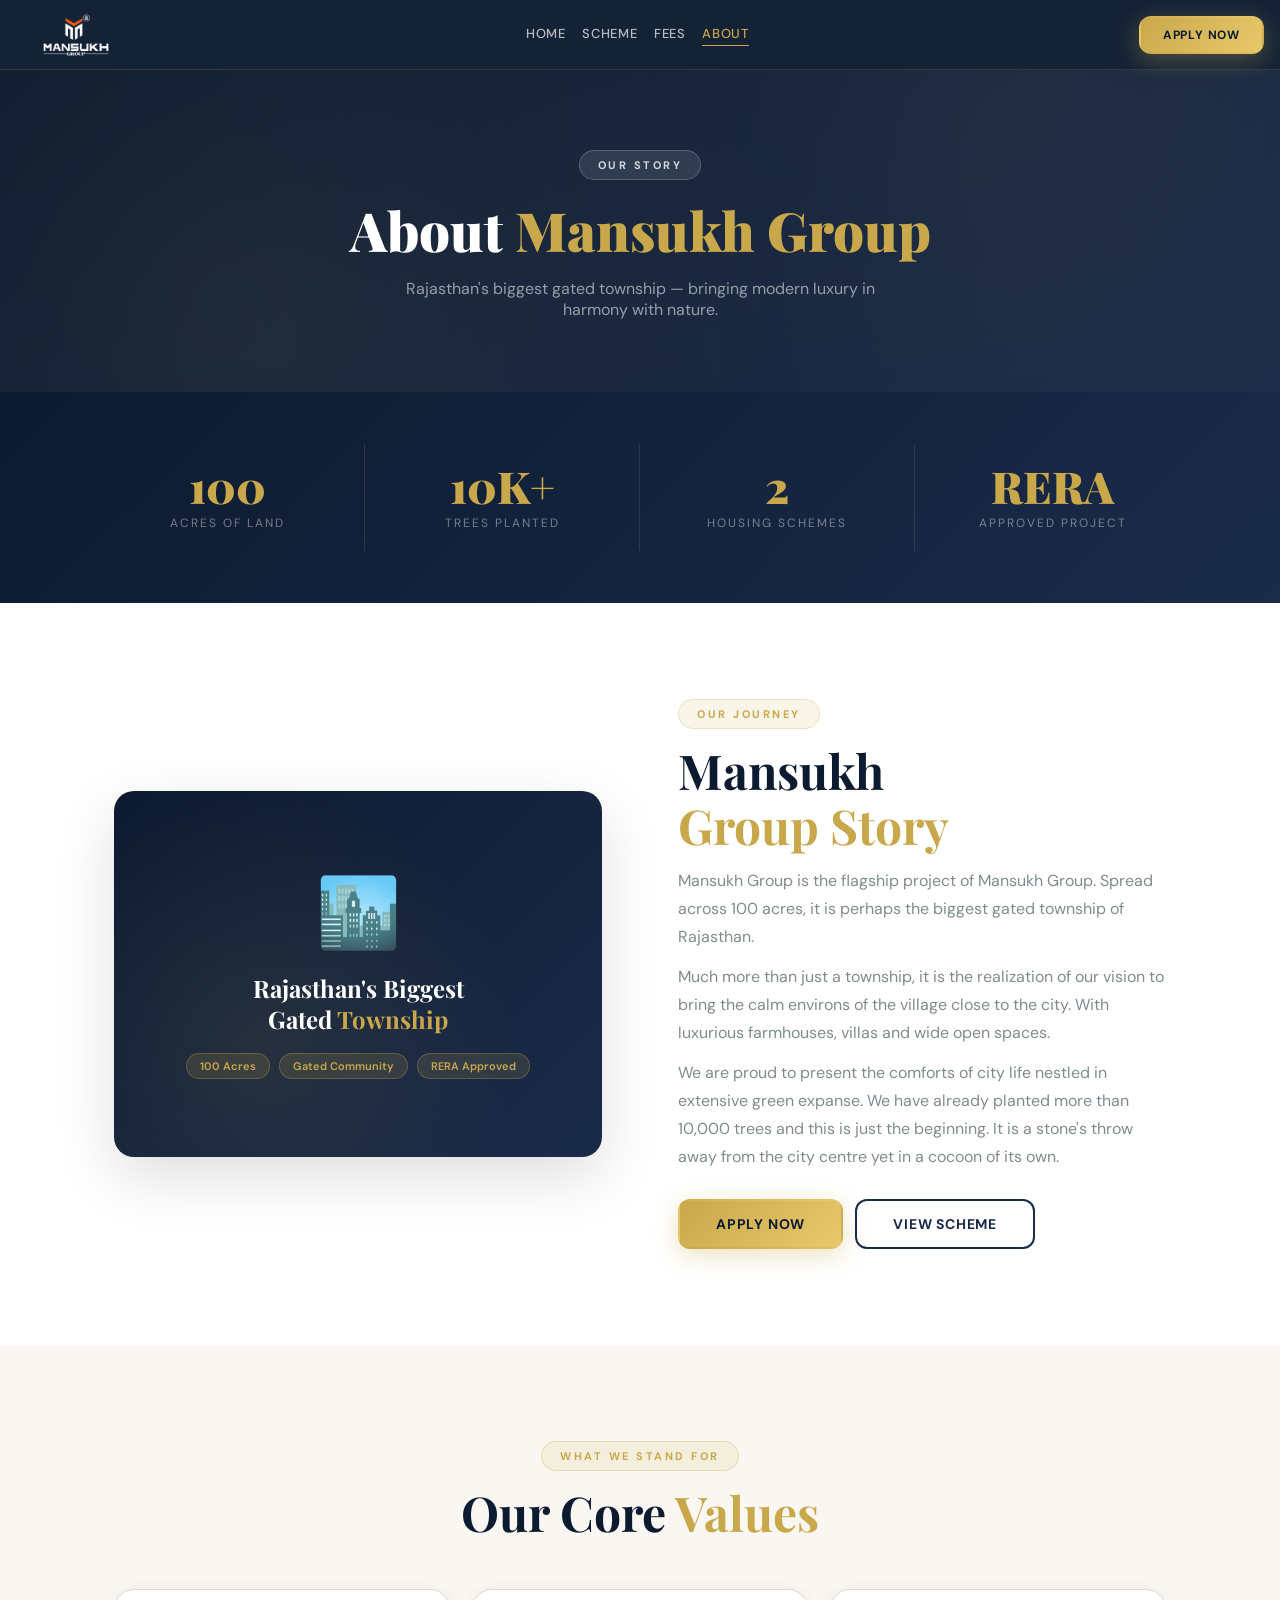
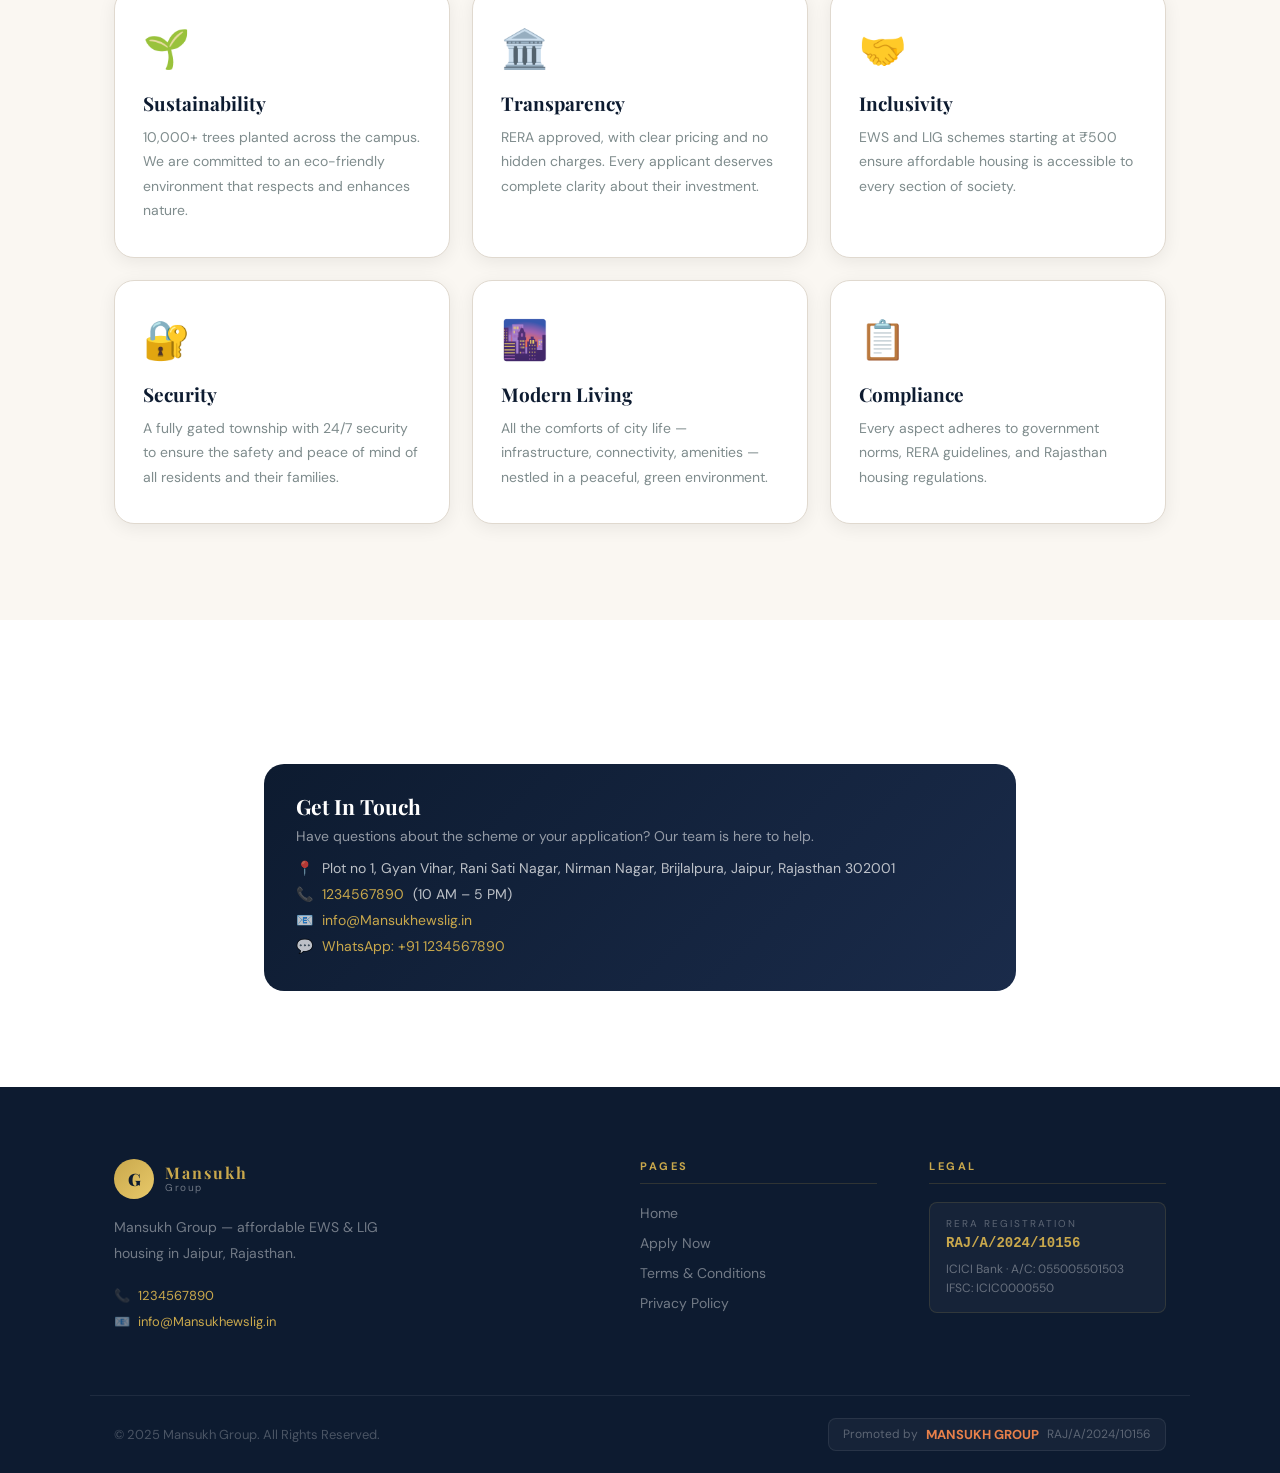
==== about.html @ 070ae35d "uplode" ====
<!DOCTYPE html>
<html lang="en">
<head>
<meta charset="UTF-8">
<meta name="viewport" content="width=device-width, initial-scale=1.0">
<title>About Us – Mansukh Group</title>
<link rel="stylesheet" href="css/style.css">
</head>
<body>

<nav class="navbar">
  <a class="nav-logo" href="index.html">
    <img src="/Images/white logo.png" alt="Mansukh Group Logo" class="nav-logo-img">
  </a>
  
  <div class="nav-links">
    <a href="index.html">Home</a>
    <a href="index.html#scheme">Scheme</a>
    <a href="index.html#fees">Fees</a>
    <a href="about.html" class="active">About</a>
  </div>
  <div style="display:flex;align-items:center;gap:12px;">
    <a href="apply.html" class="btn btn-gold btn-sm">Apply Now</a>
    <button class="nav-hamburger" id="navHamburger"><span></span><span></span><span></span></button>
  </div>
</nav>
<div class="nav-drawer" id="navDrawer">
  <a href="index.html">Home</a>
  <a href="index.html#scheme">Scheme</a>
  <a href="about.html" class="active">About</a>
  <a href="terms.html">Terms</a>
  <a href="privacy.html">Privacy Policy</a>
  <a href="apply.html" class="drawer-cta">Apply Now →</a>
</div>

<!-- PAGE HERO -->
<div class="page-hero">
  <div class="page-hero-inner">
    <div class="section-tag section-tag--light">Our Story</div>
    <h1>About <span>Mansukh Group</span></h1>
    <p>Rajasthan's biggest gated township — bringing modern luxury in harmony with nature.</p>
  </div>
</div>

<!-- STATS STRIP -->
<div class="about-stats-strip">
  <div class="about-stats-inner">
    <div class="about-stat reveal"><div class="about-stat-num">100</div><div class="about-stat-lbl">Acres of Land</div></div>
    <div class="about-stat reveal d1"><div class="about-stat-num">10K+</div><div class="about-stat-lbl">Trees Planted</div></div>
    <div class="about-stat reveal d2"><div class="about-stat-num">2</div><div class="about-stat-lbl">Housing Schemes</div></div>
    <div class="about-stat reveal d3"><div class="about-stat-num">RERA</div><div class="about-stat-lbl">Approved Project</div></div>
  </div>
</div>

<!-- OUR STORY -->
<section class="section section--white">
  <div class="container">
    <div class="about-story-grid">
      <div class="about-story-vis reveal-l">
        <div class="about-story-vis-inner">
          <div class="emoji">🏙️</div>
          <h3>Rajasthan's Biggest<br>Gated <span>Township</span></h3>
          <div class="about-tags">
            <span class="about-tag">100 Acres</span>
            <span class="about-tag">Gated Community</span>
            <span class="about-tag">RERA Approved</span>
          </div>
        </div>
      </div>
      <div class="reveal-r">
        <div class="section-tag">Our Journey</div>
        <h2 class="section-title">Mansukh<br><span>Group Story</span></h2>
        <p class="section-sub">Mansukh Group is the flagship project of Mansukh Group. Spread across 100 acres, it is perhaps the biggest gated township of Rajasthan.</p>
        <p class="section-sub" style="margin-top:12px;">Much more than just a township, it is the realization of our vision to bring the calm environs of the village close to the city. With luxurious farmhouses, villas and wide open spaces.</p>
        <p class="section-sub" style="margin-top:12px;">We are proud to present the comforts of city life nestled in extensive green expanse. We have already planted more than 10,000 trees and this is just the beginning. It is a stone's throw away from the city centre yet in a cocoon of its own.</p>
        <div style="margin-top:28px;display:flex;gap:12px;flex-wrap:wrap;">
          <a href="apply.html" class="btn btn-gold">Apply Now</a>
          <a href="index.html#scheme" class="btn btn-outline-navy">View Scheme</a>
        </div>
      </div>
    </div>
  </div>
</section>

<!-- VALUES -->
<section class="section section--cream">
  <div class="container">
    <div class="text-center reveal" style="margin-bottom:48px;">
      <div class="section-tag">What We Stand For</div>
      <h2 class="section-title">Our Core <span>Values</span></h2>
    </div>
    <div class="values-grid">
      <div class="val-card reveal d1">
        <div class="val-icon">🌱</div>
        <div class="val-title">Sustainability</div>
        <div class="val-desc">10,000+ trees planted across the campus. We are committed to an eco-friendly environment that respects and enhances nature.</div>
      </div>
      <div class="val-card reveal d2">
        <div class="val-icon">🏛️</div>
        <div class="val-title">Transparency</div>
        <div class="val-desc">RERA approved, with clear pricing and no hidden charges. Every applicant deserves complete clarity about their investment.</div>
      </div>
      <div class="val-card reveal d3">
        <div class="val-icon">🤝</div>
        <div class="val-title">Inclusivity</div>
        <div class="val-desc">EWS and LIG schemes starting at ₹500 ensure affordable housing is accessible to every section of society.</div>
      </div>
      <div class="val-card reveal d1">
        <div class="val-icon">🔐</div>
        <div class="val-title">Security</div>
        <div class="val-desc">A fully gated township with 24/7 security to ensure the safety and peace of mind of all residents and their families.</div>
      </div>
      <div class="val-card reveal d2">
        <div class="val-icon">🌆</div>
        <div class="val-title">Modern Living</div>
        <div class="val-desc">All the comforts of city life — infrastructure, connectivity, amenities — nestled in a peaceful, green environment.</div>
      </div>
      <div class="val-card reveal d3">
        <div class="val-icon">📋</div>
        <div class="val-title">Compliance</div>
        <div class="val-desc">Every aspect adheres to government norms, RERA guidelines, and Rajasthan housing regulations.</div>
      </div>
    </div>
  </div>
</section>

<!-- CONTACT -->
<section class="section section--white">
  <div class="container--narrow">
    <div class="contact-box reveal">
      <h3>Get In Touch</h3>
      <p>Have questions about the scheme or your application? Our team is here to help.</p>
      <div class="contact-row">📍 <span>Plot no 1, Gyan Vihar, Rani Sati Nagar, Nirman Nagar, Brijlalpura, Jaipur, Rajasthan 302001</span></div>
      <div class="contact-row">📞 <a href="tel:1234567890">1234567890</a> <span>(10 AM – 5 PM)</span></div>
      <div class="contact-row">📧 <a href="mailto:info@Mansukhewslig.in">info@Mansukhewslig.in</a></div>
      <div class="contact-row">💬 <a href="https://wa.me/911234567890" target="_blank">WhatsApp: +91 1234567890</a></div>
    </div>
  </div>
</section>

<!-- FOOTER -->
<footer class="footer">
  <div class="footer-main">
    <div>
      <div class="footer-logo"><a class="nav-logo" href="index.html"><div class="nav-logo-icon">G</div><div><span class="nav-logo-top">Mansukh</span><span class="nav-logo-bot">Group</span></div></a></div>
      <p class="footer-desc">Mansukh Group — affordable EWS &amp; LIG housing in Jaipur, Rajasthan.</p>
      <div class="footer-contact-row">📞 <a href="tel:1234567890">1234567890</a></div>
      <div class="footer-contact-row">📧 <a href="mailto:info@Mansukhewslig.in">info@Mansukhewslig.in</a></div>
    </div>
    <div class="footer-col">
      <div class="footer-col-title">Pages</div>
      <ul>
        <li><a href="index.html">Home</a></li>
        <li><a href="apply.html">Apply Now</a></li>
        <li><a href="terms.html">Terms &amp; Conditions</a></li>
        <li><a href="privacy.html">Privacy Policy</a></li>
      </ul>
    </div>
    <div class="footer-col">
      <div class="footer-col-title">Legal</div>
      <div class="footer-rera">
        <div class="footer-rera-lbl">RERA Registration</div>
        <div class="footer-rera-val">RAJ/A/2024/10156</div>
        <div class="footer-rera-bank">ICICI Bank · A/C: 055005501503<br>IFSC: ICIC0000550</div>
      </div>
    </div>
  </div>
  <div class="footer-bottom">
    <p class="footer-copy">© 2025 Mansukh Group. All Rights Reserved.</p>
    <div class="footer-mansukh"><span>Promoted by</span><strong>MANSUKH GROUP</strong><span>RAJ/A/2024/10156</span></div>
  </div>
</footer>

<script src="js/main.js"></script>
</body>
</html>
---- css/style.css ----
/* ============================================================
   GALAXY STAR CITY — style.css
   All styles: reset, variables, nav, footer, pages
   ============================================================ */

@import url('https://fonts.googleapis.com/css2?family=Playfair+Display:wght@400;700;900&family=DM+Sans:wght@300;400;500;600;700&display=swap');

/* ── VARIABLES ── */
:root {
  --gold:       #C9A84C;
  --gold-light: #E8C96A;
  --navy:       #1A2B4A;
  --navy-deep:  #0D1B30;
  --cream:      #FAF7F2;
  --white:      #fff;
  --text:       #2C3E50;
  --muted:      #7F8C8D;
  --border:     #E0D9CF;
  --error:      #E74C3C;
  --success:    #27AE60;
  --shadow:     0 8px 32px rgba(0,0,0,0.10);
  --shadow-lg:  0 20px 60px rgba(0,0,0,0.13);
  --radius:     12px;
  --radius-lg:  20px;
  --nav-h:      70px;
}

/* ── RESET ── */
*,*::before,*::after { margin:0; padding:0; box-sizing:border-box; }
html { scroll-behavior:smooth; }
body { font-family:'DM Sans',sans-serif; background:var(--cream); color:var(--text); overflow-x:hidden; -webkit-font-smoothing:antialiased; }
img { max-width:100%; display:block; }
a { text-decoration:none; color:inherit; }
ul,ol { list-style:none; }
button { font-family:'DM Sans',sans-serif; cursor:pointer; }
input,select,textarea { font-family:'DM Sans',sans-serif; }

/* ── UTILITIES ── */
.container { max-width:1100px; margin:0 auto; padding:0 24px; }
.container--narrow { max-width:800px; margin:0 auto; padding:0 24px; }
.section { padding:96px 0; }
.section--dark { background:linear-gradient(135deg,var(--navy-deep),var(--navy)); }
.section--white { background:var(--white); }
.section--cream { background:var(--cream); }
.text-center { text-align:center; }

.section-tag {
  display:inline-flex; align-items:center; gap:6px;
  background:rgba(201,168,76,0.12); border:1px solid rgba(201,168,76,0.28);
  color:var(--gold); font-size:11px; font-weight:700; letter-spacing:2.5px;
  text-transform:uppercase; padding:7px 18px; border-radius:50px; margin-bottom:14px;
}
.section-tag--light { background:rgba(255,255,255,0.1); border-color:rgba(255,255,255,0.2); color:rgba(255,255,255,0.8); }

.section-title {
  font-family:'Playfair Display',serif;
  font-size:clamp(28px,4vw,48px); color:var(--navy-deep);
  font-weight:700; line-height:1.15; margin-bottom:14px;
}
.section-title span { color:var(--gold); }
.section-title--white { color:var(--white); }
.section-sub { color:var(--muted); font-size:16px; line-height:1.75; max-width:560px; }

/* ── BUTTONS ── */
.btn {
  display:inline-flex; align-items:center; gap:8px;
  padding:14px 36px; border-radius:var(--radius); font-size:14px;
  font-weight:700; letter-spacing:0.8px; text-transform:uppercase;
  border:2px solid transparent; cursor:pointer; transition:all 0.3s;
}
.btn-gold {
  background:linear-gradient(135deg,var(--gold),var(--gold-light));
  color:var(--navy-deep); box-shadow:0 6px 24px rgba(201,168,76,0.35);
}
.btn-gold:hover { transform:translateY(-3px); box-shadow:0 12px 36px rgba(201,168,76,0.55); }
.btn-navy { background:linear-gradient(135deg,var(--navy-deep),var(--navy)); color:var(--white); box-shadow:0 6px 20px rgba(13,27,48,0.28); }
.btn-navy:hover { transform:translateY(-3px); box-shadow:0 12px 32px rgba(13,27,48,0.42); }
.btn-outline { background:transparent; border-color:rgba(255,255,255,0.35); color:var(--white); }
.btn-outline:hover { border-color:var(--gold); color:var(--gold); transform:translateY(-2px); }
.btn-outline-navy { background:transparent; border-color:var(--navy); color:var(--navy); }
.btn-outline-navy:hover { background:var(--navy); color:var(--white); }
.btn-lg { padding:17px 48px; font-size:15px; }
.btn-sm { padding:9px 22px; font-size:12px; }

/* ── SCROLL REVEAL ── */
.reveal { opacity:0; transform:translateY(28px); transition:opacity .7s ease,transform .7s ease; }
.reveal.visible { opacity:1; transform:translateY(0); }
.reveal-l { opacity:0; transform:translateX(-28px); transition:opacity .7s ease,transform .7s ease; }
.reveal-l.visible { opacity:1; transform:translateX(0); }
.reveal-r { opacity:0; transform:translateX(28px); transition:opacity .7s ease,transform .7s ease; }
.reveal-r.visible { opacity:1; transform:translateX(0); }
.d1{transition-delay:.1s} .d2{transition-delay:.2s} .d3{transition-delay:.3s} .d4{transition-delay:.4s}

/* ── NAVBAR ── */
.navbar {
  position:fixed; top:0; left:0; right:0; z-index:999;
  height:var(--nav-h);
  background:rgba(13,27,48,0.97); backdrop-filter:blur(14px);
  border-bottom:1px solid rgba(201,168,76,0.18);
  padding:0 40px;
  display:flex; align-items:center; justify-content:space-between;
  animation:slideDown .6s ease both;
}
@keyframes slideDown { from{transform:translateY(-100%);opacity:0} to{transform:translateY(0);opacity:1} }

.nav-logo { display:flex; align-items:center; gap:11px; }
.nav-logo-icon {
  width:40px; height:40px; border-radius:50%;
  background:linear-gradient(135deg,var(--gold),var(--gold-light));
  display:flex; align-items:center; justify-content:center;
  font-family:'Playfair Display',serif; font-weight:900; font-size:17px; color:var(--navy-deep);
}
.nav-logo-top { font-family:'Playfair Display',serif; font-size:16px; color:var(--gold); font-weight:700; letter-spacing:2px; display:block; line-height:1.1; }
.nav-logo-bot { font-size:10px; color:rgba(255,255,255,0.4); letter-spacing:1.5px; display:block; }

.nav-links { display:flex; align-items:center; gap:28px; }
.nav-links a {
  color:rgba(255,255,255,0.7); font-size:13px; font-weight:500;
  letter-spacing:0.8px; text-transform:uppercase; transition:color .25s;
  position:relative; padding-bottom:2px;
}
.nav-links a::after { content:''; position:absolute; bottom:-2px; left:0; right:0; height:1.5px; background:var(--gold); transform:scaleX(0); transition:transform .25s; transform-origin:left; }
.nav-links a:hover,.nav-links a.active { color:var(--gold); }
.nav-links a:hover::after,.nav-links a.active::after { transform:scaleX(1); }

.nav-hamburger { display:none; flex-direction:column; gap:5px; background:none; border:none; padding:4px; }
.nav-hamburger span { display:block; width:24px; height:2px; background:rgba(255,255,255,0.7); border-radius:2px; transition:all .3s; }
.nav-hamburger.open span:nth-child(1) { transform:translateY(7px) rotate(45deg); }
.nav-hamburger.open span:nth-child(2) { opacity:0; }
.nav-hamburger.open span:nth-child(3) { transform:translateY(-7px) rotate(-45deg); }

.nav-drawer {
  display:none; position:fixed;
  top:var(--nav-h); left:0; right:0;
  background:var(--navy-deep); border-bottom:1px solid rgba(201,168,76,0.15);
  padding:20px 32px 28px; z-index:998; flex-direction:column; gap:2px;
}
.nav-drawer.open { display:flex; }
.nav-drawer a { color:rgba(255,255,255,0.7); font-size:14px; font-weight:500; padding:12px 0; border-bottom:1px solid rgba(255,255,255,0.06); letter-spacing:.8px; text-transform:uppercase; }
.nav-drawer a:hover { color:var(--gold); }
.nav-drawer .drawer-cta { margin-top:14px; background:linear-gradient(135deg,var(--gold),var(--gold-light)); color:var(--navy-deep); font-weight:800; text-align:center; padding:13px; border-radius:var(--radius); }

/* NAVBAR LOGO */
.nav-logo {
  display: flex;
  align-items: center;
}

.nav-logo-img {
  max-width: 120px; /* Adjust the size of the logo */
  height: auto;
}

/* RESPONSIVE NAVBAR */
.navbar {
  display: flex;
  justify-content: space-between;
  align-items: center;
  padding: 16px;
}

.nav-links {
  display: flex;
  gap: 16px;
}

.nav-hamburger {
  display: none;
}

/* RESPONSIVE DESIGN */
@media (max-width: 768px) {
  .nav-links {
    display: none; /* Hide links on smaller screens */
  }

  .nav-hamburger {
    display: block; /* Show hamburger menu */
  }

  .nav-drawer {
    display: flex;
    flex-direction: column;
    gap: 16px;
    position: absolute;
    top: 100%;
    left: 0;
    right: 0;
    background: white;
    padding: 16px;
    box-shadow: var(--shadow);
  }
}

/* ── FOOTER ── */
.footer { background:var(--navy-deep); color:rgba(255,255,255,0.6); }
.footer-main { max-width:1100px; margin:0 auto; padding:72px 24px 56px; display:grid; grid-template-columns:2fr 1fr 1fr; gap:52px; }
.footer-logo { margin-bottom:16px; }
.footer-desc { font-size:14px; line-height:1.85; color:rgba(255,255,255,0.42); max-width:280px; margin-bottom:20px; }
.footer-contact-row { display:flex; gap:8px; font-size:13px; margin-bottom:9px; color:rgba(255,255,255,0.45); }
.footer-contact-row a { color:var(--gold); }
.footer-col-title { font-size:11px; font-weight:700; letter-spacing:2.5px; text-transform:uppercase; color:var(--gold); margin-bottom:18px; padding-bottom:10px; border-bottom:1px solid rgba(201,168,76,0.18); }
.footer-col ul li { margin-bottom:9px; }
.footer-col ul li a { font-size:14px; color:rgba(255,255,255,0.42); transition:color .25s; }
.footer-col ul li a:hover { color:var(--gold); }
.footer-rera { background:rgba(255,255,255,0.04); border:1px solid rgba(201,168,76,0.15); border-radius:8px; padding:14px 16px; margin-top:4px; }
.footer-rera-lbl { font-size:10px; letter-spacing:2px; text-transform:uppercase; color:rgba(255,255,255,0.3); margin-bottom:5px; }
.footer-rera-val { font-size:14px; color:var(--gold); font-weight:600; font-family:monospace; }
.footer-rera-bank { font-size:12px; color:rgba(255,255,255,0.35); margin-top:9px; line-height:1.6; }
.footer-bottom { border-top:1px solid rgba(255,255,255,0.07); padding:22px 24px; max-width:1100px; margin:0 auto; display:flex; justify-content:space-between; align-items:center; flex-wrap:wrap; gap:10px; }
.footer-copy { font-size:13px; color:rgba(255,255,255,0.25); }
.footer-mansukh { display:flex; align-items:center; gap:8px; background:rgba(255,255,255,0.04); border:1px solid rgba(255,255,255,0.08); padding:7px 14px; border-radius:8px; font-size:12px; }
.footer-mansukh strong { color:#E8804A; font-size:13px; }
.footer-mansukh span { color:rgba(255,255,255,0.3); }

/* ── PAGE HERO (inner pages) ── */
.page-hero {
  background:linear-gradient(135deg,var(--navy-deep),var(--navy));
  padding:80px 24px 72px; text-align:center;
  position:relative; overflow:hidden; margin-top:var(--nav-h);
}
.page-hero::before { content:''; position:absolute; inset:0; background:radial-gradient(circle at 20% 80%,rgba(201,168,76,0.08) 0%,transparent 50%),radial-gradient(circle at 80% 20%,rgba(201,168,76,0.06) 0%,transparent 50%); }
.page-hero-inner { position:relative; z-index:1; }
.page-hero h1 { font-family:'Playfair Display',serif; font-size:clamp(32px,5vw,54px); color:var(--white); font-weight:900; margin-bottom:12px; }
.page-hero h1 span { color:var(--gold); }
.page-hero p { color:rgba(255,255,255,0.55); font-size:16px; max-width:500px; margin:0 auto; }

/* ── BREADCRUMB ── */
.breadcrumb-bar { background:var(--navy-deep); border-bottom:1px solid rgba(201,168,76,0.12); padding:13px 24px; display:flex; align-items:center; gap:8px; font-size:13px; color:rgba(255,255,255,0.4); }
.breadcrumb-bar a { color:var(--gold); }
.breadcrumb-bar .sep { color:rgba(255,255,255,0.2); }

/* ── TOAST ── */
.toast { position:fixed; bottom:28px; right:28px; background:var(--navy-deep); color:white; padding:14px 22px; border-radius:var(--radius); box-shadow:var(--shadow-lg); font-size:14px; font-weight:500; display:flex; align-items:center; gap:10px; z-index:9999; transform:translateY(80px); opacity:0; transition:all .4s cubic-bezier(0.175,0.885,0.32,1.275); border-left:4px solid var(--gold); max-width:340px; }
.toast.show { transform:translateY(0); opacity:1; }
.toast.t-success { border-left-color:var(--success); }
.toast.t-error { border-left-color:var(--error); }

/* ============================================================
   HOME PAGE
   ============================================================ */

/* HERO */
.hero { min-height:100vh; position:relative; display:flex; align-items:center; justify-content:center; overflow:hidden; padding-top:var(--nav-h); }
.hero-bg { position:absolute; inset:0; z-index:0; }
.hero-bg-img { width:100%; height:100%; object-fit:cover; object-position:center; }
.hero-overlay { position:absolute; inset:0; background:linear-gradient(135deg,rgba(13,27,48,.88) 0%,rgba(26,43,74,.80) 45%,rgba(13,27,48,.72) 100%); }
.hero-pattern { position:absolute; inset:0; background:radial-gradient(circle at 15% 85%,rgba(201,168,76,.09) 0%,transparent 45%),radial-gradient(circle at 85% 15%,rgba(201,168,76,.07) 0%,transparent 45%); }
.hero-grid { position:absolute; inset:0; opacity:.03; background-image:linear-gradient(rgba(255,255,255,.4) 1px,transparent 1px),linear-gradient(90deg,rgba(255,255,255,.4) 1px,transparent 1px); background-size:64px 64px; }

.hero-content { position:relative; z-index:2; text-align:center; padding:48px 24px; max-width:860px; margin:0 auto; }

.hero-badge { display:inline-flex; align-items:center; gap:8px; background:rgba(201,168,76,.18); border:1px solid rgba(201,168,76,.35); color:var(--gold-light); font-size:11px; font-weight:600; letter-spacing:2.5px; text-transform:uppercase; padding:8px 22px; border-radius:50px; margin-bottom:26px; animation:fadeUp .8s .3s both; }
.hero-badge-dot { width:6px; height:6px; background:var(--gold); border-radius:50%; animation:pulse 2s infinite; }
@keyframes pulse { 0%,100%{opacity:1;transform:scale(1)} 50%{opacity:.5;transform:scale(.7)} }

.hero-title { font-family:'Playfair Display',serif; font-size:clamp(44px,8vw,88px); color:var(--white); font-weight:900; line-height:1.05; margin-bottom:10px; animation:fadeUp .8s .45s both; }
.hero-title span { color:var(--gold); display:block; }
.hero-tagline { font-size:clamp(15px,2vw,19px); color:rgba(255,255,255,.55); margin-bottom:42px; letter-spacing:1.5px; font-weight:300; animation:fadeUp .8s .6s both; }
.hero-btns { display:flex; gap:14px; justify-content:center; flex-wrap:wrap; animation:fadeUp .8s .75s both; margin-bottom:72px; }


.hero-stats { display:flex; justify-content:center; border-top:1px solid rgba(255,255,255,.1); padding-top:48px; flex-wrap:wrap; animation:fadeUp .8s .9s both; }
.hero-stat { text-align:center; padding:0 40px; border-right:1px solid rgba(255,255,255,.1); }
.hero-stat:last-child { border-right:none; }
.hero-stat-num { font-family:'Playfair Display',serif; font-size:30px; font-weight:700; color:var(--gold); line-height:1; margin-bottom:6px; }
.hero-stat-lbl { font-size:11px; color:rgba(255,255,255,.42); letter-spacing:2px; text-transform:uppercase; }

.scroll-hint { position:absolute; bottom:30px; left:50%; transform:translateX(-50%); z-index:2; text-align:center; animation:fadeUp 1s 1.2s both; }
.scroll-hint span { font-size:10px; letter-spacing:2px; color:rgba(255,255,255,.3); text-transform:uppercase; display:block; margin-bottom:8px; }
.scroll-mouse { width:22px; height:36px; border:2px solid rgba(255,255,255,.22); border-radius:12px; position:relative; margin:0 auto; }
.scroll-mouse::after { content:''; position:absolute; top:6px; left:50%; transform:translateX(-50%); width:3px; height:7px; background:var(--gold); border-radius:2px; animation:scrollDown 1.8s ease infinite; }
@keyframes scrollDown { 0%{opacity:1;transform:translateX(-50%) translateY(0)} 100%{opacity:0;transform:translateX(-50%) translateY(14px)} }
@keyframes fadeUp { from{opacity:0;transform:translateY(26px)} to{opacity:1;transform:translateY(0)} }


/* PAPER NEWS SECTION */
.news-grid {
  display: grid;
  grid-template-columns: 1fr 1fr;
  gap: 16px;
}

.news-item {
  overflow: hidden;
  border-radius: var(--radius-lg);
  box-shadow: var(--shadow);
}

.news-img {
  width: 100%;
  height: auto;
  display: block;
  transition: transform 0.3s ease;
}

.news-item:hover .news-img {
  transform: scale(1.05);
}

/* RESPONSIVE */
@media (max-width: 768px) {
  .news-grid {
    grid-template-columns: 1fr;
  }
}


/* WHO WE ARE */
.who-grid { display:grid; grid-template-columns:1fr 1fr; gap:80px; align-items:center; }
.who-visual { position:relative; }
.who-img { width:100%; aspect-ratio:4/3; border-radius:var(--radius-lg); background:linear-gradient(135deg,var(--navy-deep),var(--navy)); display:flex; align-items:center; justify-content:center; box-shadow:var(--shadow-lg); overflow:hidden; }
.who-img-inner { text-align:center; padding:36px; }
.who-img-inner .icon { font-size:60px; margin-bottom:16px; }
.who-img-inner h3 { font-family:'Playfair Display',serif; font-size:22px; color:white; font-weight:700; line-height:1.3; }
.who-img-inner h3 span { color:var(--gold); }
.who-float { position:absolute; bottom:-22px; right:-22px; background:var(--white); border-radius:var(--radius); padding:18px 22px; box-shadow:var(--shadow-lg); border-left:4px solid var(--gold); }
.who-float-num { font-family:'Playfair Display',serif; font-size:28px; font-weight:900; color:var(--gold); line-height:1; }
.who-float-lbl { font-size:12px; color:var(--muted); margin-top:3px; }
.who-float2 { position:absolute; top:-22px; left:-22px; background:linear-gradient(135deg,var(--navy-deep),var(--navy)); border-radius:var(--radius); padding:15px 18px; box-shadow:var(--shadow-lg); }
.who-float2 .who-float-num { font-size:20px; }
.who-float2 .who-float-lbl { color:rgba(255,255,255,.45); }

.who-text .section-sub { margin-bottom:14px; }
.who-highlights { display:grid; grid-template-columns:1fr 1fr; gap:12px; margin-top:28px; }
.who-hl { background:var(--cream); border-radius:var(--radius); padding:16px 18px; border-left:3px solid var(--gold); transition:all .3s; }
.who-hl:hover { transform:translateX(5px); background:white; box-shadow:0 4px 16px rgba(0,0,0,.06); }
.who-hl-icon { font-size:20px; margin-bottom:6px; }
.who-hl-title { font-size:14px; font-weight:700; color:var(--navy); margin-bottom:2px; }
.who-hl-desc { font-size:12px; color:var(--muted); }

/* SCHEME TABLE */
.table-wrap { overflow-x:auto; border-radius:var(--radius-lg); box-shadow:var(--shadow); }
table { width:100%; border-collapse:collapse; background:var(--white); }
thead tr { background:linear-gradient(135deg,var(--navy-deep),var(--navy)); }
thead th { padding:18px 26px; color:rgba(255,255,255,.88); font-size:12px; letter-spacing:2px; text-transform:uppercase; text-align:left; font-weight:600; }
thead th:first-child { border-radius:var(--radius-lg) 0 0 0; }
thead th:last-child { border-radius:0 var(--radius-lg) 0 0; }
tbody tr { border-bottom:1px solid rgba(0,0,0,.045); transition:background .2s; }
tbody tr:last-child { border-bottom:none; }
tbody tr:hover { background:rgba(201,168,76,.04); }
tbody td { padding:16px 26px; font-size:14px; }
tbody td:first-child { font-weight:500; color:var(--navy); }
.tbadge { display:inline-flex; width:32px; height:32px; align-items:center; justify-content:center; border-radius:50%; font-weight:800; font-size:13px; }
.tbadge-ews { background:rgba(201,168,76,.15); color:#A8852F; }
.tbadge-lig { background:rgba(26,43,74,.10); color:var(--navy); }

/* FEES */
.fees-inner { text-align:center; position:relative; z-index:1; }
.fees-inner .section-sub { margin:0 auto 52px; }
.fees-cards { display:grid; grid-template-columns:repeat(auto-fit,minmax(280px,1fr)); gap:26px; margin-bottom:48px; }
.fee-card { background:rgba(255,255,255,.05); border:1px solid rgba(201,168,76,.18); border-radius:var(--radius-lg); padding:48px 36px 40px; position:relative; overflow:hidden; transition:all .4s; }
.fee-card:hover { transform:translateY(-10px); border-color:var(--gold); box-shadow:0 24px 60px rgba(201,168,76,.18); }
.fee-card::before { content:''; position:absolute; top:0; left:0; right:0; height:3px; background:linear-gradient(90deg,var(--gold),var(--gold-light)); }
.fee-card-badge { display:inline-block; background:rgba(201,168,76,.15); border:1px solid rgba(201,168,76,.25); color:var(--gold); font-size:11px; letter-spacing:2px; text-transform:uppercase; padding:5px 14px; border-radius:50px; margin-bottom:16px; font-weight:700; }
.fee-card-name { font-family:'Playfair Display',serif; font-size:20px; color:var(--white); font-weight:700; margin-bottom:24px; }
.fee-card-amt { font-family:'Playfair Display',serif; font-size:60px; color:var(--gold); font-weight:900; line-height:1; }
.fee-card-amt sup { font-size:26px; vertical-align:top; margin-top:8px; display:inline-block; }
.fee-card-note { font-size:12px; color:rgba(255,255,255,.35); margin-top:12px; }
.fee-card-list { margin-top:26px; text-align:left; }
.fee-card-list li { font-size:13px; color:rgba(255,255,255,.58); padding:8px 0; border-bottom:1px solid rgba(255,255,255,.06); display:flex; align-items:center; gap:8px; }
.fee-card-list li::before { content:'✓'; color:var(--gold); font-weight:900; flex-shrink:0; }

/* ABOUT PREVIEW */
.about-preview-grid { display:grid; grid-template-columns:1fr 1fr; gap:80px; align-items:center; }
.about-preview-img { aspect-ratio:1; background:var(--cream); border-radius:24px; display:flex; align-items:center; justify-content:center; font-size:110px; box-shadow:var(--shadow); border:1px solid var(--border); }

/* ============================================================
   APPLY PAGE
   ============================================================ */

/* PROGRESS */
.progress-bar { background:var(--navy-deep); padding:18px 24px; display:flex; align-items:center; justify-content:center; gap:4px; border-bottom:1px solid rgba(201,168,76,.12); flex-wrap:wrap; }
.prog-step { display:flex; align-items:center; gap:9px; }
.prog-circle { width:32px; height:32px; border-radius:50%; display:flex; align-items:center; justify-content:center; font-weight:800; font-size:13px; transition:all .4s; flex-shrink:0; }
.prog-step.active .prog-circle { background:var(--gold); color:var(--navy-deep); box-shadow:0 0 0 4px rgba(201,168,76,.2); }
.prog-step.done .prog-circle { background:var(--success); color:white; }
.prog-step.inactive .prog-circle { background:rgba(255,255,255,.08); color:rgba(255,255,255,.3); }
.prog-label { font-size:12px; font-weight:600; letter-spacing:.8px; text-transform:uppercase; }
.prog-step.active .prog-label { color:var(--gold); }
.prog-step.done .prog-label { color:var(--success); }
.prog-step.inactive .prog-label { color:rgba(255,255,255,.25); }
.prog-line { width:52px; height:2px; background:rgba(255,255,255,.1); margin:0 5px; border-radius:2px; transition:background .5s; }
.prog-line.done { background:var(--success); }

/* FORM MAIN */
.apply-main { max-width:960px; margin:0 auto; padding:52px 24px 90px; }
.apply-header { text-align:center; margin-bottom:44px; animation:fadeUp .6s both; }
.apply-header .section-sub { margin:8px auto 0; }

/* FORM CARD */
.form-card { background:var(--white); border-radius:var(--radius-lg); box-shadow:var(--shadow-lg); overflow:hidden; border:1px solid var(--border); }

/* FORM SECTION */
.form-sec { display:none; padding:40px 48px; animation:fadeUp .45s both; border-bottom:1px solid rgba(0,0,0,.05); }
.form-sec.active { display:block; }
.form-sec-head { display:flex; align-items:center; gap:14px; margin-bottom:32px; padding-bottom:22px; border-bottom:1px solid var(--border); }
.fsec-num { width:38px; height:38px; border-radius:50%; flex-shrink:0; background:linear-gradient(135deg,var(--navy-deep),var(--navy)); color:white; font-weight:800; font-size:14px; display:flex; align-items:center; justify-content:center; box-shadow:0 4px 12px rgba(13,27,48,.25); }
.fsec-title { font-family:'Playfair Display',serif; font-size:20px; color:var(--navy-deep); font-weight:700; margin-bottom:2px; }
.fsec-sub { font-size:13px; color:var(--muted); }

/* FORM GRID */
.fg { display:grid; gap:20px; }
.fg-1 { grid-template-columns:1fr; }
.fg-2 { grid-template-columns:1fr 1fr; }
.fg-3 { grid-template-columns:1fr 1fr 1fr; }
.fg-4 { grid-template-columns:1fr 1fr 1fr 1fr; }
.fg + .fg { margin-top:20px; }
.span-2 { grid-column:span 2; }
.span-3 { grid-column:span 3; }

/* FIELD */
.field { display:flex; flex-direction:column; gap:7px; }
.field-lbl { font-size:11px; font-weight:700; letter-spacing:1.5px; text-transform:uppercase; color:var(--navy); display:flex; align-items:center; gap:4px; }
.req { color:var(--error); }
.field-input,.field-select,.field-textarea {
  border:2px solid var(--border); border-radius:var(--radius);
  padding:12px 15px; font-size:15px; color:var(--text); background:var(--white);
  transition:border-color .25s,box-shadow .25s; outline:none; width:100%;
}
.field-input:focus,.field-select:focus,.field-textarea:focus { border-color:var(--gold); box-shadow:0 0 0 3px rgba(201,168,76,.14); }
.field-input.err,.field-select.err,.field-textarea.err { border-color:var(--error); box-shadow:0 0 0 3px rgba(231,76,60,.1); animation:shake .4s ease; }
@keyframes shake { 0%,100%{transform:translateX(0)} 25%{transform:translateX(-6px)} 75%{transform:translateX(6px)} }
.field-select { background-image:url("data:image/svg+xml,%3Csvg xmlns='http://www.w3.org/2000/svg' width='16' height='16' viewBox='0 0 24 24' fill='none' stroke='%237F8C8D' stroke-width='2'%3E%3Cpath d='M6 9l6 6 6-6'/%3E%3C/svg%3E"); background-repeat:no-repeat; background-position:right 13px center; padding-right:40px; cursor:pointer; -webkit-appearance:none; appearance:none; }
.field-textarea { resize:vertical; min-height:105px; line-height:1.6; }
.field-disabled { background:#F5F5F5 !important; color:var(--muted) !important; cursor:not-allowed !important; }
.field-hint { font-size:11px; color:var(--muted); }

/* RADIO PILLS */
.radio-grp { display:flex; gap:9px; flex-wrap:wrap; padding:3px 0; }
.radio-pill { display:flex; align-items:center; gap:7px; cursor:pointer; font-size:14px; font-weight:500; color:var(--text); padding:10px 18px; border:2px solid var(--border); border-radius:var(--radius); transition:all .22s; user-select:none; background:var(--white); }
.radio-pill input { display:none; }
.radio-pill:hover { border-color:rgba(201,168,76,.5); }
.radio-pill.sel { border-color:var(--gold); background:rgba(201,168,76,.08); color:var(--navy-deep); font-weight:700; }
.rdot { width:15px; height:15px; border-radius:50%; border:2px solid var(--border); display:flex; align-items:center; justify-content:center; flex-shrink:0; transition:all .22s; }
.radio-pill.sel .rdot { border-color:var(--gold); background:var(--gold); }
.radio-pill.sel .rdot::after { content:''; width:5px; height:5px; border-radius:50%; background:white; }

/* SUMMARY */
.summary-grid { display:grid; grid-template-columns:1fr 1fr; gap:10px; }
.sum-item { background:var(--cream); border-radius:var(--radius); padding:13px 16px; border-left:3px solid var(--gold); }
.sum-lbl { font-size:10px; font-weight:700; letter-spacing:1.5px; text-transform:uppercase; color:var(--muted); margin-bottom:3px; }
.sum-val { font-size:14px; font-weight:600; color:var(--navy-deep); }

/* TERMS */
.terms-bar { padding:20px 48px; background:#FAFAFA; border-bottom:1px solid var(--border); display:none; }
.terms-bar.show { display:block; }
.terms-lbl { display:flex; align-items:flex-start; gap:11px; cursor:pointer; }
.terms-lbl input[type=checkbox] { width:17px; height:17px; margin-top:2px; accent-color:var(--gold); flex-shrink:0; cursor:pointer; }
.terms-txt { font-size:13px; color:var(--muted); line-height:1.7; }
.terms-txt strong { color:var(--navy); }
.terms-txt a { color:var(--gold); }

/* FORM NAV */
.form-foot { display:flex; justify-content:space-between; align-items:center; padding:26px 48px; background:#FAFAFA; }
.form-foot-right { display:flex; align-items:center; gap:12px; }
.step-ctr { font-size:13px; color:var(--muted); font-weight:500; }
.btn-back-f { border:2px solid var(--border); background:white; color:var(--text); padding:11px 28px; border-radius:var(--radius); font-size:14px; font-weight:600; transition:all .25s; visibility:hidden; }
.btn-back-f.show { visibility:visible; }
.btn-back-f:hover { border-color:var(--navy); color:var(--navy); }
.btn-next-f { background:linear-gradient(135deg,var(--navy-deep),var(--navy)); color:white; padding:12px 36px; border-radius:var(--radius); font-size:14px; font-weight:700; border:none; cursor:pointer; transition:all .3s; box-shadow:0 6px 18px rgba(13,27,48,.28); }
.btn-next-f:hover { transform:translateY(-2px); box-shadow:0 10px 26px rgba(13,27,48,.4); }
.btn-submit-f { background:linear-gradient(135deg,var(--gold),var(--gold-light)); color:var(--navy-deep); padding:12px 40px; border-radius:var(--radius); font-size:14px; font-weight:800; border:none; cursor:pointer; transition:all .3s; box-shadow:0 6px 18px rgba(201,168,76,.38); display:none; letter-spacing:.8px; text-transform:uppercase; }
.btn-submit-f:hover { transform:translateY(-2px); box-shadow:0 12px 32px rgba(201,168,76,.52); }
.btn-submit-f.show { display:inline-flex; align-items:center; gap:7px; }
.btn-submit-f.loading::after { content:''; width:13px; height:13px; border:2px solid var(--navy-deep); border-top-color:transparent; border-radius:50%; animation:spin .7s linear infinite; margin-left:4px; }
@keyframes spin { to{transform:rotate(360deg)} }

/* ============================================================
   PAYMENT PAGE
   ============================================================ */

.status-bar { background:linear-gradient(135deg,var(--navy-deep),var(--navy)); padding:15px 24px; display:flex; align-items:center; justify-content:center; gap:22px; flex-wrap:wrap; border-bottom:1px solid rgba(201,168,76,.12); }
.status-step { display:flex; align-items:center; gap:7px; font-size:12px; font-weight:600; letter-spacing:.8px; text-transform:uppercase; }
.status-step.done { color:var(--success); }
.status-step.active { color:var(--gold); }
.status-step.inactive { color:rgba(255,255,255,.25); }
.status-arrow { color:rgba(255,255,255,.18); }

.pay-main { max-width:800px; margin:0 auto; padding:52px 24px 90px; }
.pay-header { text-align:center; margin-bottom:48px; }
.pay-badge { display:inline-flex; align-items:center; gap:8px; background:rgba(39,174,96,.1); border:1px solid rgba(39,174,96,.28); color:var(--success); font-size:11px; font-weight:700; letter-spacing:2px; text-transform:uppercase; padding:7px 18px; border-radius:50px; margin-bottom:16px; }

.order-card { background:var(--white); border-radius:var(--radius-lg); box-shadow:var(--shadow-lg); overflow:hidden; margin-bottom:24px; border:1px solid var(--border); animation:fadeUp .6s .1s both; }
.order-hdr { background:linear-gradient(135deg,var(--navy-deep),var(--navy)); padding:30px 38px; display:flex; align-items:center; justify-content:space-between; flex-wrap:wrap; gap:18px; }
.order-id-lbl { font-size:10px; letter-spacing:2px; text-transform:uppercase; color:rgba(255,255,255,.42); margin-bottom:6px; }
.order-id-val { font-family:monospace; font-size:19px; color:var(--gold); font-weight:600; letter-spacing:2px; }
.order-amt-lbl { font-size:10px; letter-spacing:2px; text-transform:uppercase; color:rgba(255,255,255,.42); margin-bottom:6px; text-align:right; }
.order-amt-val { font-family:'Playfair Display',serif; font-size:38px; color:var(--white); font-weight:900; text-align:right; }
.order-amt-val sup { font-size:18px; color:var(--gold); }
.order-body { padding:34px 38px; }

.instr-title { font-size:11px; font-weight:700; letter-spacing:2px; text-transform:uppercase; color:var(--gold); margin-bottom:20px; }
.instr-step { display:flex; gap:16px; padding:20px 0; border-bottom:1px solid var(--border); }
.instr-step:last-child { border-bottom:none; }
.instr-num { width:36px; height:36px; border-radius:50%; flex-shrink:0; background:linear-gradient(135deg,var(--gold),var(--gold-light)); display:flex; align-items:center; justify-content:center; font-weight:800; font-size:14px; color:var(--navy-deep); box-shadow:0 4px 12px rgba(201,168,76,.28); }
.instr-body strong { font-size:15px; color:var(--navy); display:block; margin-bottom:4px; }
.instr-body p { font-size:13px; color:var(--muted); line-height:1.65; }
.instr-body a { color:var(--gold); font-weight:700; }

.bank-box { background:var(--cream); border:1px solid rgba(201,168,76,.2); border-radius:var(--radius); padding:20px 24px; margin-top:22px; display:flex; align-items:center; gap:18px; flex-wrap:wrap; }
.bank-icon { font-size:34px; }
.bank-info { flex:1; }
.bank-info-lbl { font-size:10px; letter-spacing:2px; text-transform:uppercase; color:var(--muted); margin-bottom:9px; font-weight:700; }
.bank-fields { display:flex; gap:24px; flex-wrap:wrap; }
.bank-fld-lbl { font-size:11px; color:var(--muted); }
.bank-fld-val { font-family:monospace; font-size:14px; font-weight:700; color:var(--navy); }
.btn-copy { background:var(--navy); color:white; border:none; padding:9px 16px; border-radius:8px; font-size:12px; font-weight:700; cursor:pointer; transition:all .25s; flex-shrink:0; }
.btn-copy:hover { background:var(--gold); color:var(--navy-deep); }
.btn-copy.copied { background:var(--success); }

.qr-card { background:var(--white); border-radius:var(--radius-lg); box-shadow:var(--shadow-lg); overflow:hidden; margin-bottom:24px; border:1px solid var(--border); animation:fadeUp .6s .2s both; }
.qr-card-hdr { background:linear-gradient(135deg,#E8410A,#FF5722); padding:20px 38px; display:flex; align-items:center; gap:14px; }
.qr-card-hdr-icon { font-size:24px; }
.qr-card-hdr h3 { color:white; font-size:17px; font-weight:700; margin-bottom:2px; }
.qr-card-hdr p { color:rgba(255,255,255,.68); font-size:13px; }
.qr-body { padding:40px 38px; text-align:center; }
.qr-box { width:200px; height:200px; margin:0 auto 22px; background:white; border:3px solid var(--navy-deep); border-radius:14px; padding:13px; position:relative; box-shadow:0 8px 28px rgba(0,0,0,.12); overflow:hidden; }
.qr-box-inner { width:100%; height:100%; position:relative; }
.qrc { position:absolute; width:40px; height:40px; border:4px solid var(--navy-deep); border-radius:5px; }
.qrc::after { content:''; position:absolute; top:7px; left:7px; width:13px; height:13px; background:var(--navy-deep); border-radius:2px; }
.qrc.tl{top:0;left:0} .qrc.tr{top:0;right:0} .qrc.bl{bottom:0;left:0}
.qr-dots { position:absolute; top:50px; left:50px; right:50px; bottom:50px; background-image:radial-gradient(circle,var(--navy-deep) 1.5px,transparent 1.5px); background-size:8px 8px; opacity:.65; }
.qr-logo { position:absolute; top:50%; left:50%; transform:translate(-50%,-50%); width:40px; height:40px; background:white; border:2px solid var(--navy-deep); border-radius:7px; display:flex; align-items:center; justify-content:center; font-family:'Playfair Display',serif; font-weight:900; font-size:17px; color:var(--navy-deep); }
.qr-merchant { font-size:15px; font-weight:700; color:var(--navy); margin-bottom:4px; }
.qr-upi { font-size:13px; color:var(--muted); margin-bottom:20px; }
.qr-apps { display:flex; gap:9px; justify-content:center; flex-wrap:wrap; }
.qr-app { background:var(--cream); border:1px solid var(--border); border-radius:50px; padding:6px 13px; font-size:12px; font-weight:600; color:var(--navy); }

.wa-card { background:linear-gradient(135deg,#075E54,#128C7E); border-radius:var(--radius-lg); padding:28px 38px; display:flex; align-items:center; gap:22px; flex-wrap:wrap; box-shadow:0 12px 38px rgba(7,94,84,.26); margin-bottom:32px; animation:fadeUp .6s .3s both; }
.wa-icon { font-size:48px; }
.wa-content h3 { color:white; font-size:18px; font-weight:700; margin-bottom:4px; }
.wa-content p { color:rgba(255,255,255,.7); font-size:13px; line-height:1.6; }
.btn-wa { background:white; color:#075E54; padding:12px 26px; border-radius:var(--radius); font-weight:800; font-size:14px; transition:all .3s; white-space:nowrap; box-shadow:0 4px 14px rgba(0,0,0,.14); flex-shrink:0; }
.btn-wa:hover { transform:translateY(-2px); box-shadow:0 8px 26px rgba(0,0,0,.2); }

.confirm-sec { text-align:center; animation:fadeUp .6s .45s both; }
.confirm-sec p { font-size:13px; color:var(--muted); margin-top:11px; }

/* MODAL */
.modal-overlay { display:none; position:fixed; inset:0; background:rgba(0,0,0,.65); z-index:1000; align-items:center; justify-content:center; backdrop-filter:blur(5px); }
.modal-overlay.open { display:flex; }
.modal-box { background:var(--white); border-radius:var(--radius-lg); padding:52px 44px; text-align:center; max-width:460px; width:92%; animation:popIn .5s cubic-bezier(.175,.885,.32,1.275) both; }
@keyframes popIn { from{opacity:0;transform:scale(.78)} to{opacity:1;transform:scale(1)} }
.modal-icon { font-size:72px; margin-bottom:18px; animation:bounce .7s .2s both; }
@keyframes bounce { 0%{transform:scale(0)} 60%{transform:scale(1.12)} 100%{transform:scale(1)} }
.modal-box h2 { font-family:'Playfair Display',serif; font-size:28px; color:var(--navy-deep); margin-bottom:12px; }
.modal-box p { color:var(--muted); font-size:15px; line-height:1.75; margin-bottom:26px; }
.modal-order { font-family:monospace; font-size:15px; color:var(--gold); background:rgba(201,168,76,.08); border:1px solid rgba(201,168,76,.2); padding:9px 18px; border-radius:var(--radius); margin-bottom:22px; display:inline-block; }

/* ============================================================
   INNER PAGES (About, Terms, Privacy)
   ============================================================ */

/* PROSE */
.prose-wrap { background:var(--white); }
.prose-body { max-width:800px; margin:0 auto; padding:68px 24px 90px; }
.prose-meta { display:flex; align-items:center; gap:14px; margin-bottom:44px; flex-wrap:wrap; }
.prose-badge { background:rgba(201,168,76,.1); border:1px solid rgba(201,168,76,.25); color:var(--gold); font-size:11px; font-weight:700; letter-spacing:2px; text-transform:uppercase; padding:6px 14px; border-radius:50px; }
.prose-date { font-size:13px; color:var(--muted); }
.prose-title { font-family:'Playfair Display',serif; font-size:clamp(28px,4vw,44px); color:var(--navy-deep); font-weight:900; line-height:1.15; margin-bottom:18px; }
.prose-title span { color:var(--gold); }
.prose-intro { font-size:16px; color:var(--muted); line-height:1.8; border-left:4px solid var(--gold); padding-left:18px; margin-bottom:48px; }
.prose-toc { background:var(--cream); border-radius:var(--radius); padding:22px 26px; margin-bottom:48px; border:1px solid var(--border); }
.prose-toc-title { font-size:11px; font-weight:700; letter-spacing:2px; text-transform:uppercase; color:var(--muted); margin-bottom:12px; }
.prose-toc ol { list-style:decimal; padding-left:18px; }
.prose-toc li { margin-bottom:7px; }
.prose-toc a { font-size:14px; color:var(--navy); transition:color .2s; }
.prose-toc a:hover { color:var(--gold); }

.prose-section { margin-bottom:48px; scroll-margin-top:90px; }
.prose-sec-num { font-size:11px; font-weight:700; letter-spacing:2px; text-transform:uppercase; color:var(--gold); margin-bottom:5px; }
.prose-section h2 { font-family:'Playfair Display',serif; font-size:22px; color:var(--navy-deep); font-weight:700; margin-bottom:14px; padding-bottom:12px; border-bottom:2px solid var(--border); }
.prose-section p { font-size:15px; color:var(--text); line-height:1.85; margin-bottom:12px; }
.prose-section ul,.prose-section ol { padding-left:20px; margin-bottom:12px; }
.prose-section ul { list-style:disc; }
.prose-section ol { list-style:decimal; }
.prose-section li { font-size:15px; color:var(--text); line-height:1.75; margin-bottom:7px; }
.prose-section strong { color:var(--navy); font-weight:700; }
.prose-section a { color:var(--gold); }
.prose-highlight { background:rgba(201,168,76,.08); border:1px solid rgba(201,168,76,.22); border-radius:var(--radius); padding:16px 20px; margin:18px 0; font-size:14px; color:var(--navy); line-height:1.7; }

.contact-box { background:linear-gradient(135deg,var(--navy-deep),var(--navy)); border-radius:var(--radius-lg); padding:28px 32px; margin-top:48px; }
.contact-box h3 { font-family:'Playfair Display',serif; font-size:21px; color:white; margin-bottom:7px; }
.contact-box p { font-size:14px; color:rgba(255,255,255,.55); margin-bottom:14px; }
.contact-row { display:flex; align-items:center; gap:9px; margin-bottom:8px; font-size:14px; color:rgba(255,255,255,.72); }
.contact-row a { color:var(--gold); }

/* ABOUT US */
.about-story-grid { display:grid; grid-template-columns:1fr 1fr; gap:76px; align-items:center; }
.about-story-vis { border-radius:var(--radius-lg); overflow:hidden; aspect-ratio:4/3; background:linear-gradient(135deg,var(--navy-deep),var(--navy)); display:flex; align-items:center; justify-content:center; box-shadow:var(--shadow-lg); position:relative; }
.about-story-vis::after { content:''; position:absolute; inset:0; background:radial-gradient(circle at 30% 70%,rgba(201,168,76,.1) 0%,transparent 60%); }
.about-story-vis-inner { text-align:center; padding:36px; z-index:1; position:relative; }
.about-story-vis-inner .emoji { font-size:68px; margin-bottom:16px; }
.about-story-vis-inner h3 { font-family:'Playfair Display',serif; font-size:24px; color:white; font-weight:700; line-height:1.3; }
.about-story-vis-inner h3 span { color:var(--gold); }
.about-tags { display:flex; gap:9px; flex-wrap:wrap; margin-top:18px; justify-content:center; }
.about-tag { background:rgba(201,168,76,.15); border:1px solid rgba(201,168,76,.3); color:var(--gold); font-size:11px; padding:5px 13px; border-radius:50px; font-weight:600; }

.about-stats-strip { background:linear-gradient(135deg,var(--navy-deep),var(--navy)); padding:52px 24px; }
.about-stats-inner { max-width:1100px; margin:0 auto; display:grid; grid-template-columns:repeat(4,1fr); }
.about-stat { text-align:center; padding:20px; border-right:1px solid rgba(255,255,255,.1); }
.about-stat:last-child { border-right:none; }
.about-stat-num { font-family:'Playfair Display',serif; font-size:44px; font-weight:900; color:var(--gold); line-height:1; margin-bottom:7px; }
.about-stat-lbl { font-size:12px; color:rgba(255,255,255,.42); letter-spacing:2px; text-transform:uppercase; }

.values-grid { display:grid; grid-template-columns:repeat(3,1fr); gap:22px; }
.val-card { background:var(--white); border-radius:var(--radius-lg); padding:34px 28px; box-shadow:0 4px 18px rgba(0,0,0,.07); border:1px solid var(--border); transition:all .3s; position:relative; overflow:hidden; }
.val-card:hover { transform:translateY(-7px); box-shadow:var(--shadow); border-color:rgba(201,168,76,.3); }
.val-card::before { content:''; position:absolute; top:0; left:0; right:0; height:3px; background:linear-gradient(90deg,var(--gold),var(--gold-light)); transform:scaleX(0); transform-origin:left; transition:transform .35s; }
.val-card:hover::before { transform:scaleX(1); }
.val-icon { font-size:38px; margin-bottom:16px; }
.val-title { font-family:'Playfair Display',serif; font-size:19px; color:var(--navy-deep); font-weight:700; margin-bottom:9px; }
.val-desc { font-size:14px; color:var(--muted); line-height:1.75; }

/* ── RESPONSIVE ── */
@media (max-width:1024px) {
  .navbar { padding:0 24px; }
  .nav-links { display:none; }
  .nav-hamburger { display:flex; }
  .footer-main { grid-template-columns:1fr 1fr; gap:36px; padding:56px 24px 40px; }
  .section { padding:72px 0; }
  .who-grid,.about-preview-grid,.about-story-grid { grid-template-columns:1fr; gap:48px; }
  .who-float,.who-float2 { display:none; }
  .values-grid { grid-template-columns:1fr 1fr; }
  .about-stats-inner { grid-template-columns:1fr 1fr; }
  .about-stat { border-bottom:1px solid rgba(255,255,255,.08); }
  .about-stat:nth-child(2n) { border-right:none; }
  .form-sec { padding:30px 22px; }
  .terms-bar { padding:18px 22px; }
  .form-foot { padding:22px; }
  .order-body,.qr-body { padding:24px 22px; }
  .order-hdr { padding:24px 22px; }
  .wa-card { padding:24px; }
}
@media (max-width:720px) {
  .fg-4,.fg-3,.fg-2 { grid-template-columns:1fr; }
  .span-2,.span-3 { grid-column:span 1; }
  .summary-grid { grid-template-columns:1fr; }
  .hero-stat { padding:10px 20px; width:50%; }
  .hero-stat:nth-child(odd) { border-right:1px solid rgba(255,255,255,.1); }
  .who-highlights { grid-template-columns:1fr; }
  .values-grid { grid-template-columns:1fr; }
  .about-stats-inner { grid-template-columns:1fr 1fr; }
  .footer-main { grid-template-columns:1fr; }
  .prog-label { display:none; }
  .prog-line { width:24px; }
  .order-hdr { flex-direction:column; }
  .order-amt-lbl,.order-amt-val { text-align:left; }
  .bank-box { flex-direction:column; }
  .wa-card { flex-direction:column; }
  .toast { bottom:16px; right:16px; left:16px; max-width:unset; }
}
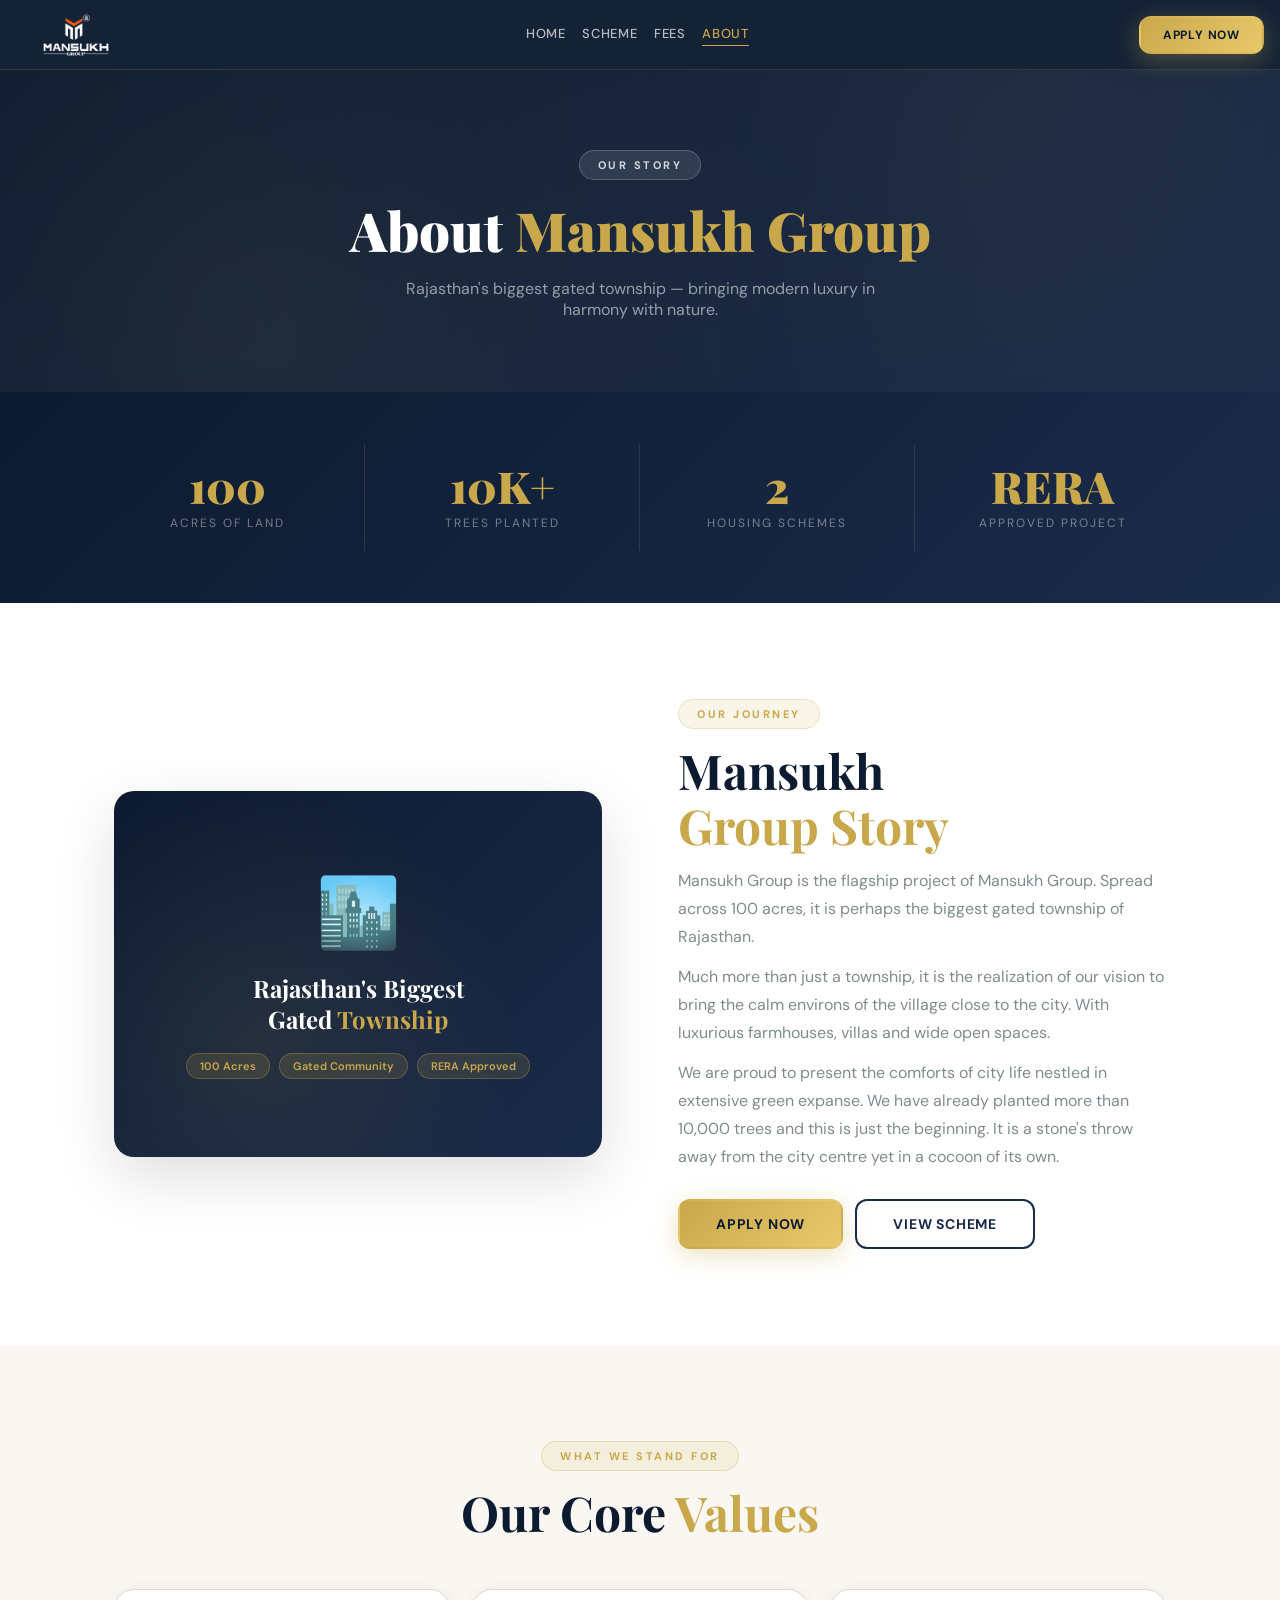
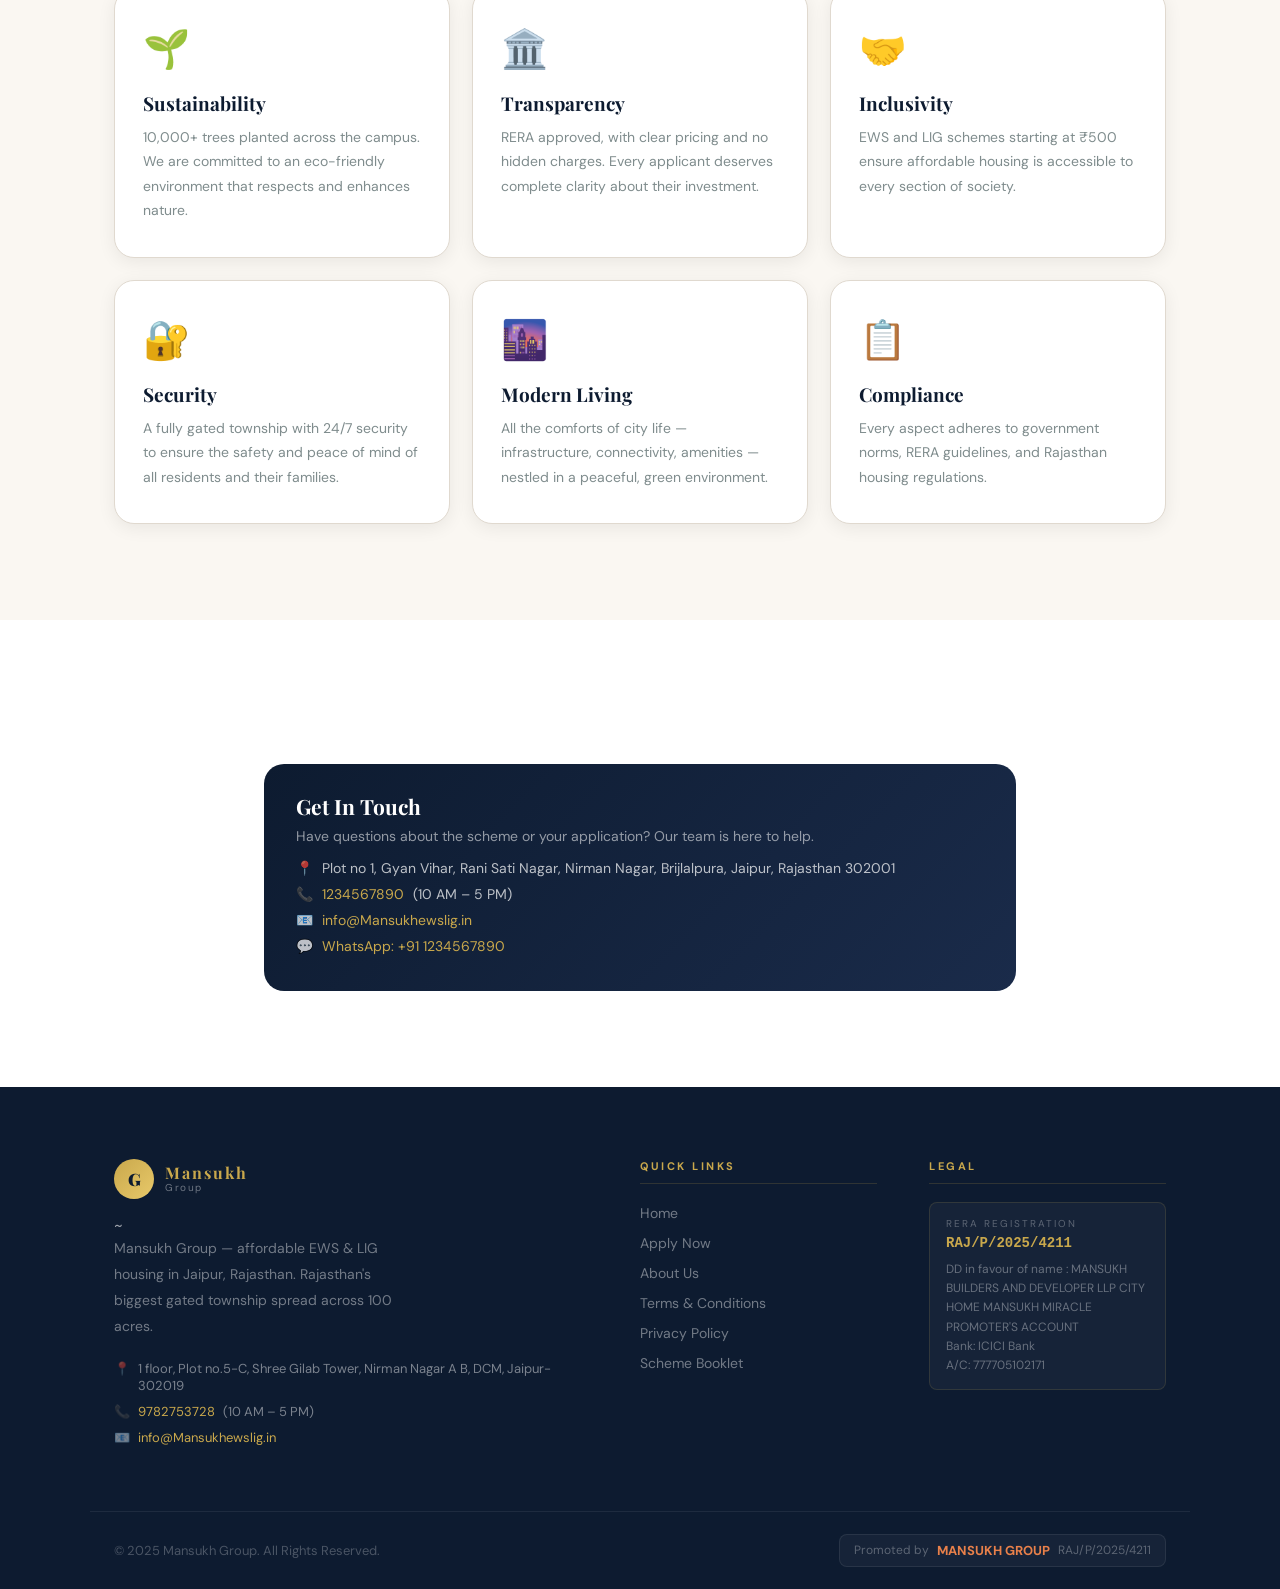
==== commit 54ec37f6: "uplode" ====
--- a/about.html
+++ b/about.html
@@ -138,36 +138,50 @@
   </div>
 </section>
 
-<!-- FOOTER -->
+<!-- ══════════ FOOTER ══════════ -->
 <footer class="footer">
   <div class="footer-main">
     <div>
-      <div class="footer-logo"><a class="nav-logo" href="index.html"><div class="nav-logo-icon">G</div><div><span class="nav-logo-top">Mansukh</span><span class="nav-logo-bot">Group</span></div></a></div>
-      <p class="footer-desc">Mansukh Group — affordable EWS &amp; LIG housing in Jaipur, Rajasthan.</p>
-      <div class="footer-contact-row">📞 <a href="tel:1234567890">1234567890</a></div>
+      <div class="footer-logo">
+        <a class="nav-logo" href="index.html">
+          <div class="nav-logo-icon">G</div>
+          <div><span class="nav-logo-top">Mansukh</span><span class="nav-logo-bot">Group</span></div>
+        </a>
+      </div>~
+      <p class="footer-desc">Mansukh Group — affordable EWS &amp; LIG housing in Jaipur, Rajasthan. Rajasthan's biggest gated township spread across 100 acres.</p>
+      <div class="footer-contact-row">📍 <span>1 floor, Plot no.5-C, Shree Gilab Tower, Nirman Nagar A B, DCM, Jaipur-302019</span></div>
+      <div class="footer-contact-row">📞 <a href="tel:1234567890">9782753728</a> <span>(10 AM – 5 PM)</span></div>
       <div class="footer-contact-row">📧 <a href="mailto:info@Mansukhewslig.in">info@Mansukhewslig.in</a></div>
     </div>
     <div class="footer-col">
-      <div class="footer-col-title">Pages</div>
+      <div class="footer-col-title">Quick Links</div>
       <ul>
         <li><a href="index.html">Home</a></li>
         <li><a href="apply.html">Apply Now</a></li>
+        <li><a href="about.html">About Us</a></li>
         <li><a href="terms.html">Terms &amp; Conditions</a></li>
         <li><a href="privacy.html">Privacy Policy</a></li>
+        <li><a href="/Images/EWS_Book_City Home Mansukh Miracle.pdf" target="_blank" rel="noopener noreferrer">Scheme Booklet</a></li>
       </ul>
     </div>
     <div class="footer-col">
       <div class="footer-col-title">Legal</div>
       <div class="footer-rera">
         <div class="footer-rera-lbl">RERA Registration</div>
-        <div class="footer-rera-val">RAJ/A/2024/10156</div>
-        <div class="footer-rera-bank">ICICI Bank · A/C: 055005501503<br>IFSC: ICIC0000550</div>
+        <div class="footer-rera-val">RAJ/P/2025/4211</div>
+        <div class="footer-rera-bank">DD in favour of name : MANSUKH BUILDERS AND DEVELOPER LLP CITY HOME MANSUKH MIRACLE PROMOTER'S ACCOUNT
+          
+           <br/>Bank: ICICI Bank<br>A/C: 777705102171</div>
       </div>
     </div>
   </div>
   <div class="footer-bottom">
     <p class="footer-copy">© 2025 Mansukh Group. All Rights Reserved.</p>
-    <div class="footer-mansukh"><span>Promoted by</span><strong>MANSUKH GROUP</strong><span>RAJ/A/2024/10156</span></div>
+    <div class="footer-mansukh">
+      <span>Promoted by</span>
+      <strong>MANSUKH GROUP</strong>
+      <span>RAJ/P/2025/4211</span>
+    </div>
   </div>
 </footer>
 
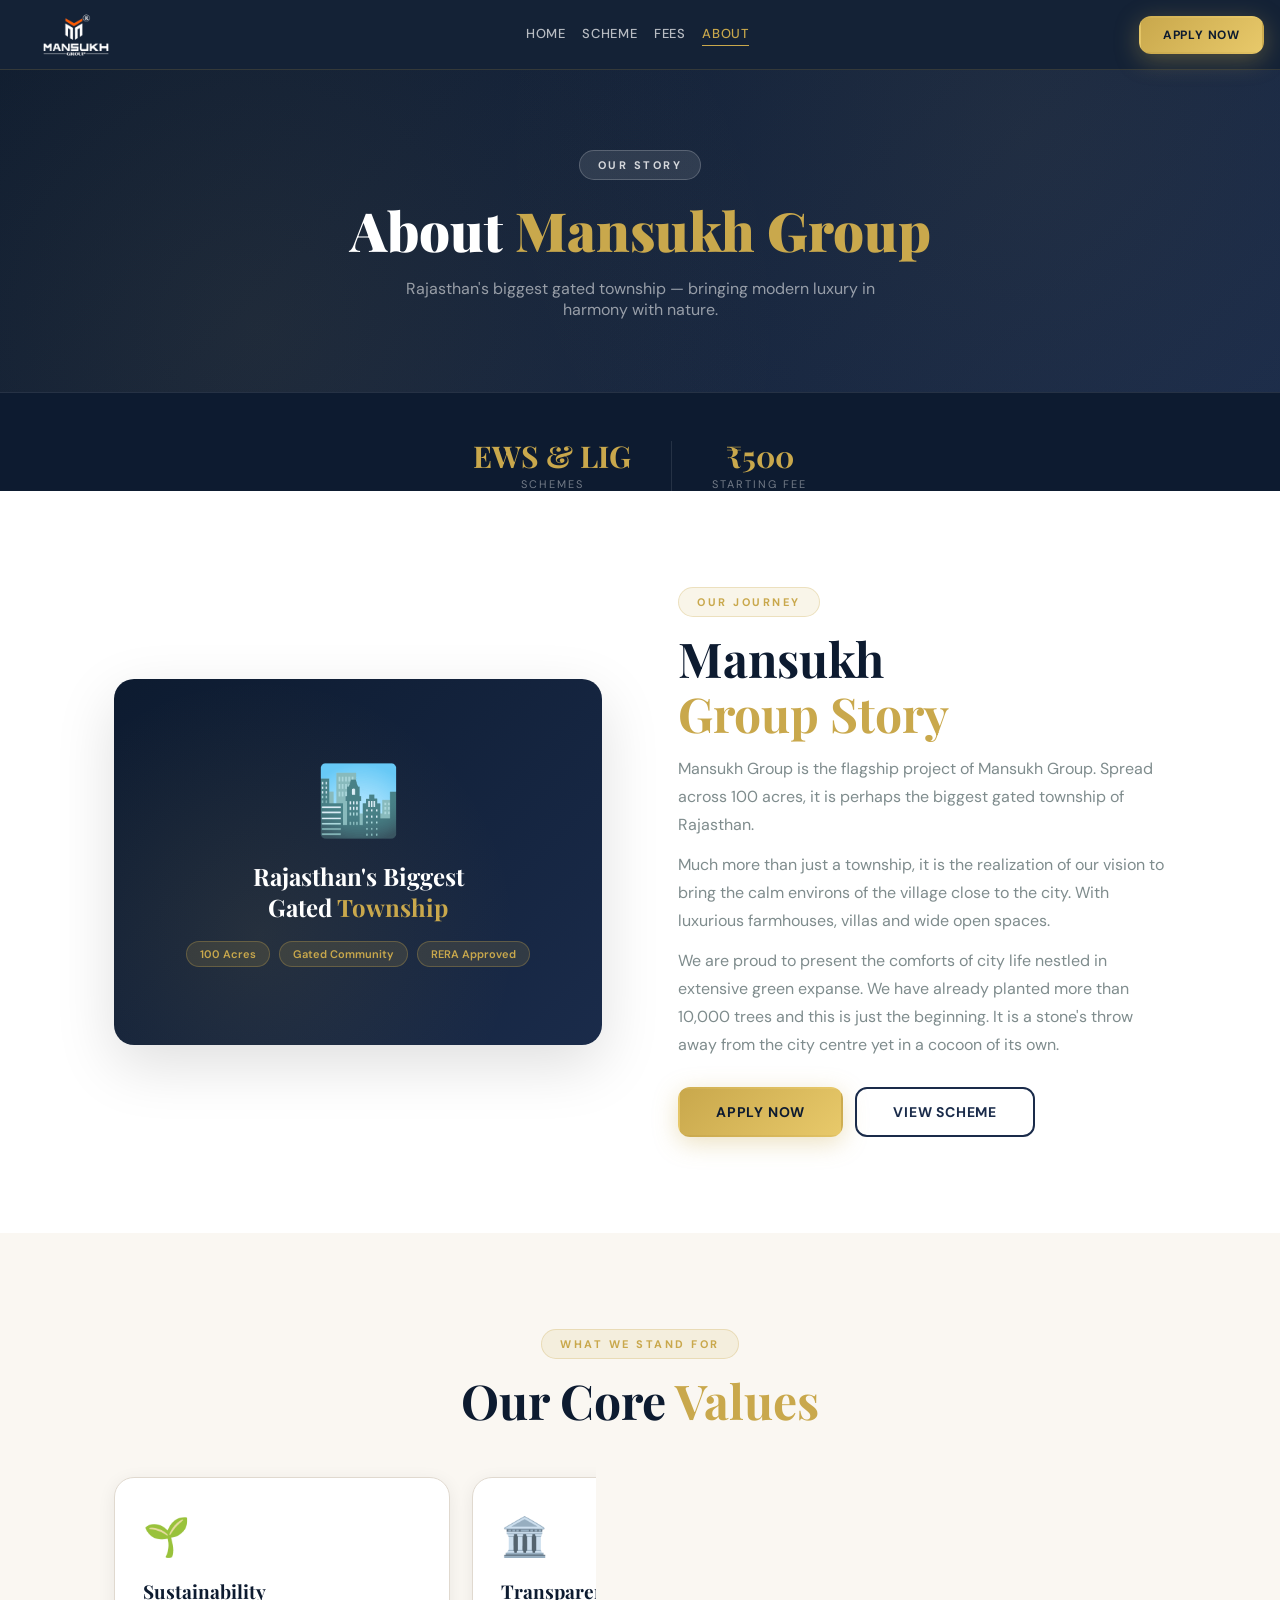
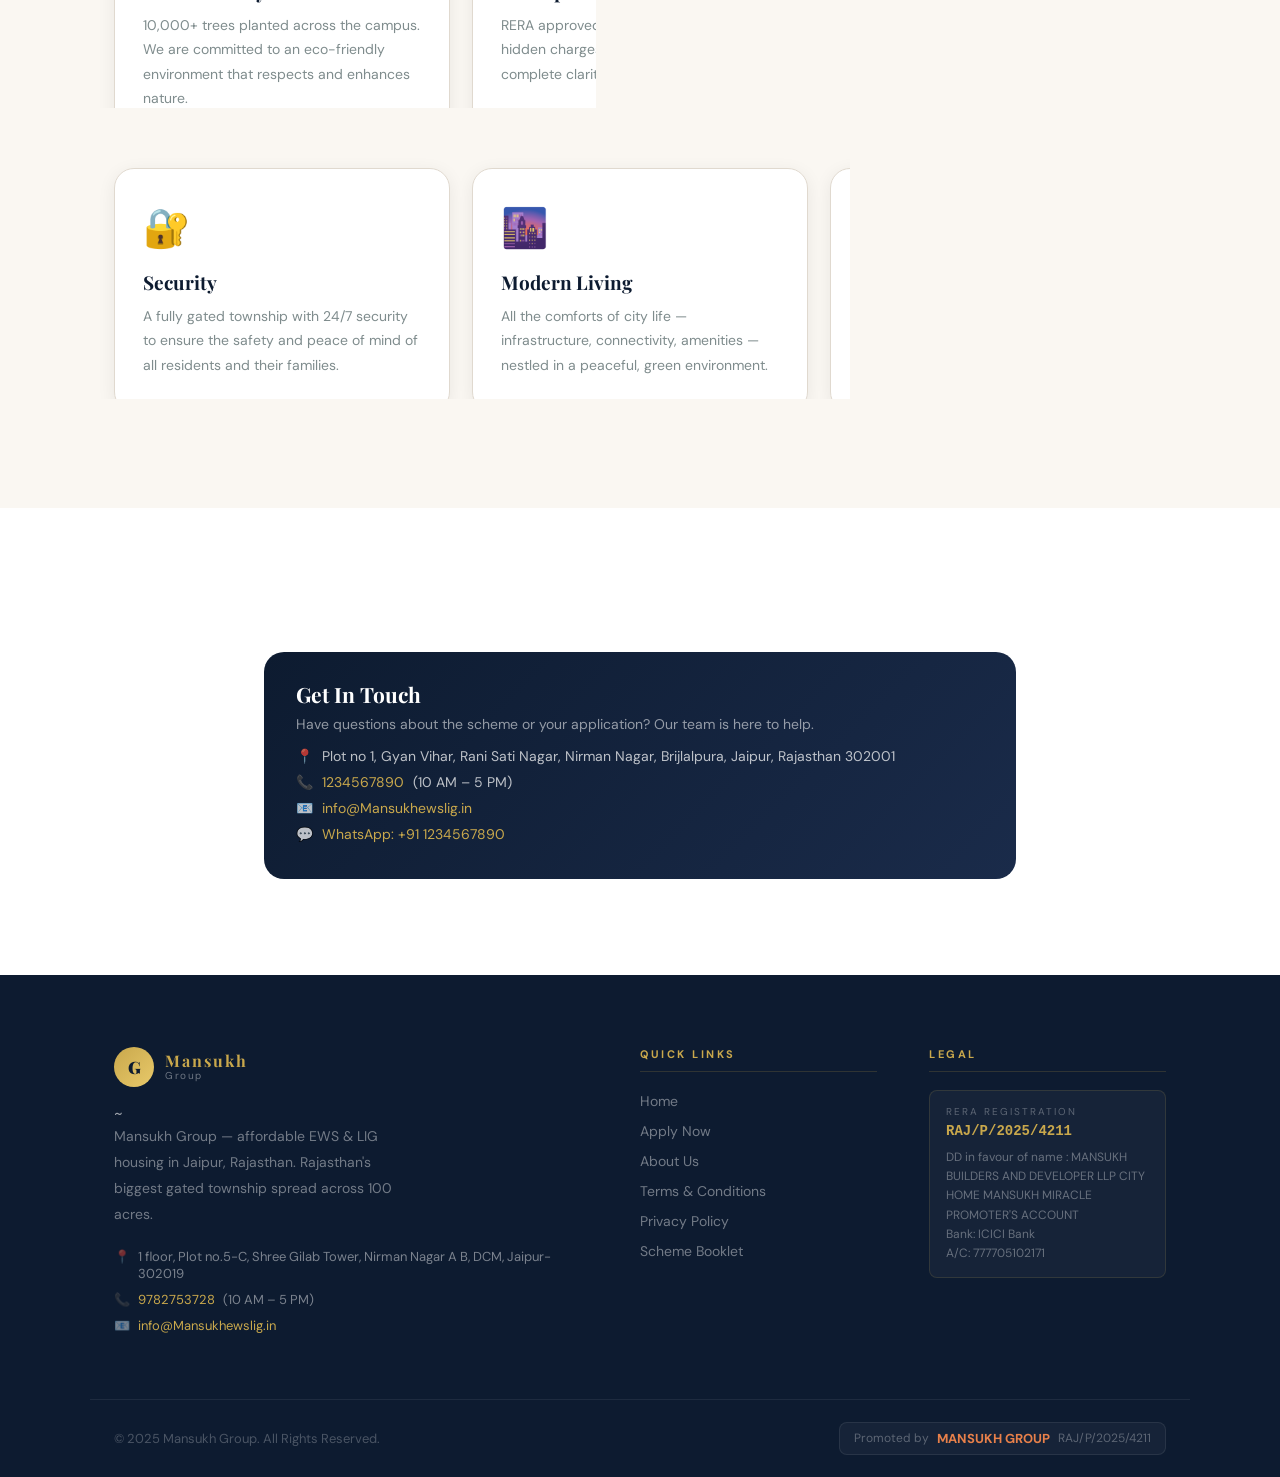
==== commit c541e9c9: "uplode" ====
--- a/about.html
+++ b/about.html
@@ -43,13 +43,9 @@
 </div>
 
 <!-- STATS STRIP -->
-<div class="about-stats-strip">
-  <div class="about-stats-inner">
-    <div class="about-stat reveal"><div class="about-stat-num">100</div><div class="about-stat-lbl">Acres of Land</div></div>
-    <div class="about-stat reveal d1"><div class="about-stat-num">10K+</div><div class="about-stat-lbl">Trees Planted</div></div>
-    <div class="about-stat reveal d2"><div class="about-stat-num">2</div><div class="about-stat-lbl">Housing Schemes</div></div>
-    <div class="about-stat reveal d3"><div class="about-stat-num">RERA</div><div class="about-stat-lbl">Approved Project</div></div>
-  </div>
+<div class="hero-stats" style="background-color: #0D1B30;">
+  <div class="hero-stat"><div class="hero-stat-num">EWS &amp; LIG</div><div class="hero-stat-lbl">Schemes</div></div>
+  <div class="hero-stat"><div class="hero-stat-num">₹500</div><div class="hero-stat-lbl">Starting Fee</div></div>
 </div>
 
 <!-- OUR STORY -->
--- a/css/style.css
+++ b/css/style.css
@@ -92,6 +92,7 @@
 .d1{transition-delay:.1s} .d2{transition-delay:.2s} .d3{transition-delay:.3s} .d4{transition-delay:.4s}
 
 /* ── NAVBAR ── */
+/* ── NAVBAR ── */
 .navbar {
   position:fixed; top:0; left:0; right:0; z-index:999;
   height:var(--nav-h);
@@ -174,22 +175,8 @@
     display: none; /* Hide links on smaller screens */
   }
 
-  .nav-hamburger {
-    display: block; /* Show hamburger menu */
-  }
-
-  .nav-drawer {
-    display: flex;
-    flex-direction: column;
-    gap: 16px;
-    position: absolute;
-    top: 100%;
-    left: 0;
-    right: 0;
-    background: white;
-    padding: 16px;
-    box-shadow: var(--shadow);
-  }
+  
+
 }
 
 /* ── FOOTER ── */
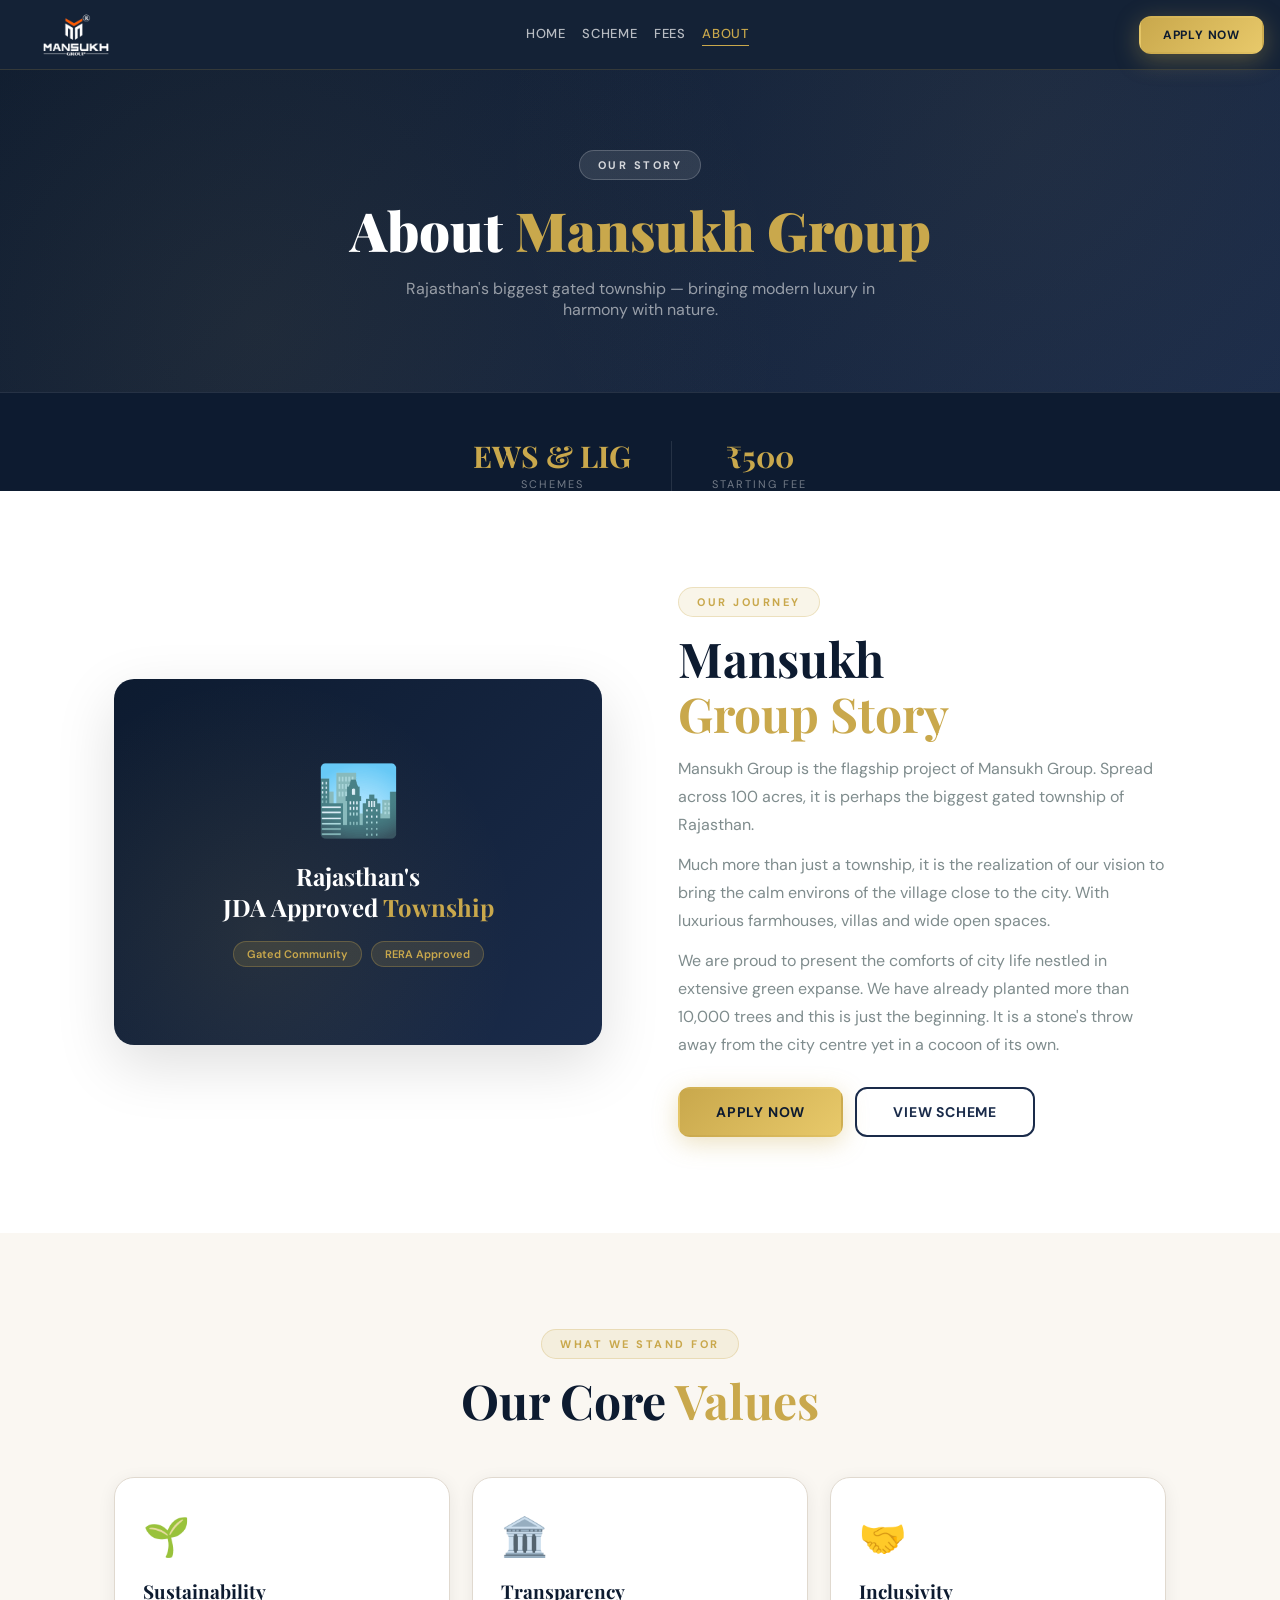
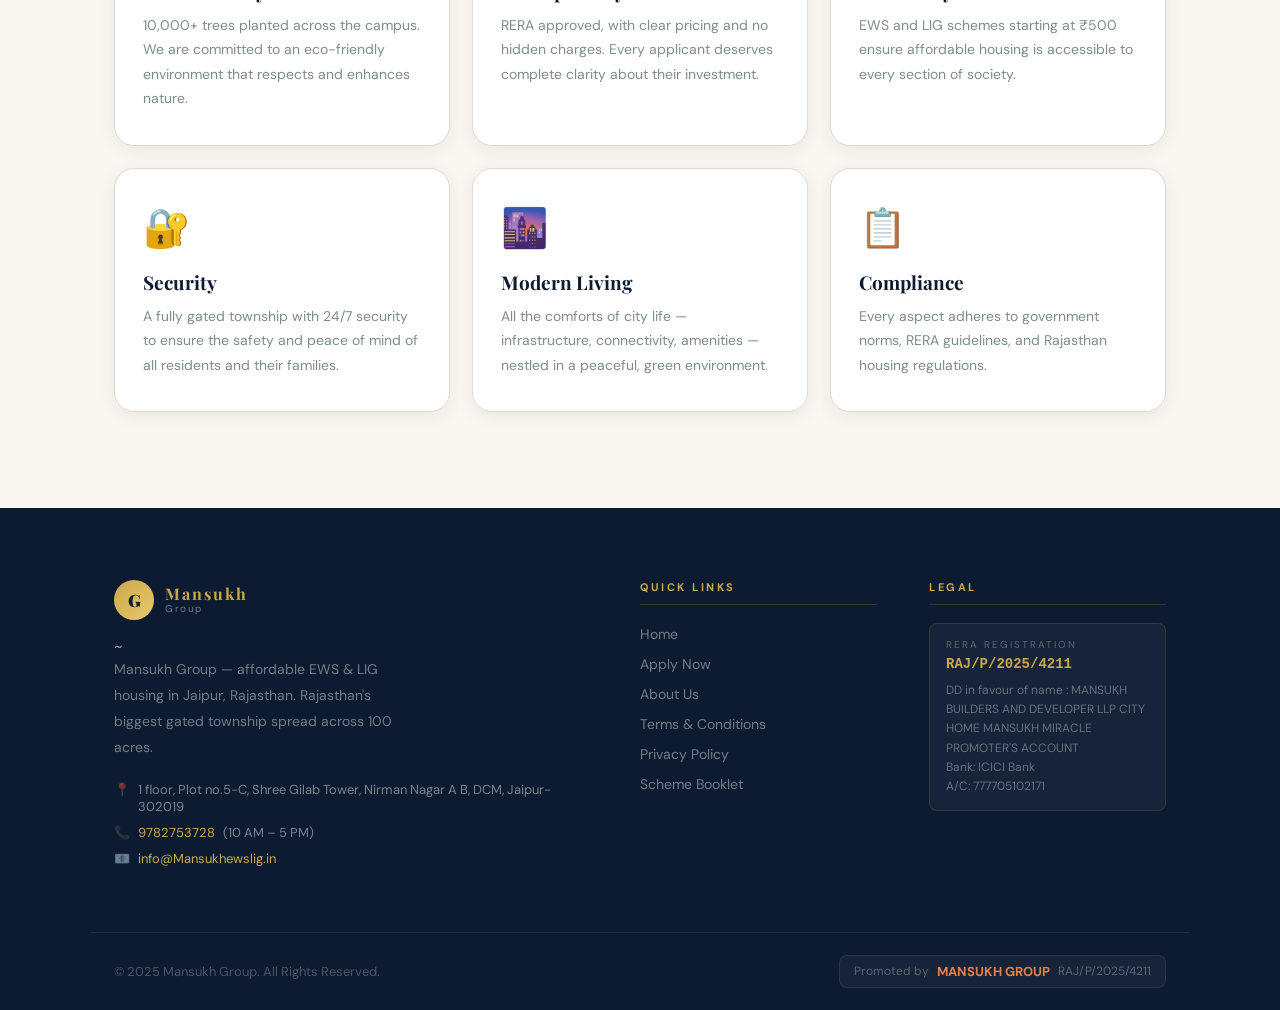
==== commit 222e2a87: "final update apply page" ====
--- a/about.html
+++ b/about.html
@@ -55,9 +55,9 @@
       <div class="about-story-vis reveal-l">
         <div class="about-story-vis-inner">
           <div class="emoji">🏙️</div>
-          <h3>Rajasthan's Biggest<br>Gated <span>Township</span></h3>
+          <h3>Rajasthan's <br>JDA Approved <span>Township</span></h3>
           <div class="about-tags">
-            <span class="about-tag">100 Acres</span>
+            
             <span class="about-tag">Gated Community</span>
             <span class="about-tag">RERA Approved</span>
           </div>
@@ -120,19 +120,7 @@
   </div>
 </section>
 
-<!-- CONTACT -->
-<section class="section section--white">
-  <div class="container--narrow">
-    <div class="contact-box reveal">
-      <h3>Get In Touch</h3>
-      <p>Have questions about the scheme or your application? Our team is here to help.</p>
-      <div class="contact-row">📍 <span>Plot no 1, Gyan Vihar, Rani Sati Nagar, Nirman Nagar, Brijlalpura, Jaipur, Rajasthan 302001</span></div>
-      <div class="contact-row">📞 <a href="tel:1234567890">1234567890</a> <span>(10 AM – 5 PM)</span></div>
-      <div class="contact-row">📧 <a href="mailto:info@Mansukhewslig.in">info@Mansukhewslig.in</a></div>
-      <div class="contact-row">💬 <a href="https://wa.me/911234567890" target="_blank">WhatsApp: +91 1234567890</a></div>
-    </div>
-  </div>
-</section>
+
 
 <!-- ══════════ FOOTER ══════════ -->
 <footer class="footer">
--- a/css/style.css
+++ b/css/style.css
@@ -218,7 +218,7 @@
 .breadcrumb-bar .sep { color:rgba(255,255,255,0.2); }
 
 /* ── TOAST ── */
-.toast { position:fixed; bottom:28px; right:28px; background:var(--navy-deep); color:white; padding:14px 22px; border-radius:var(--radius); box-shadow:var(--shadow-lg); font-size:14px; font-weight:500; display:flex; align-items:center; gap:10px; z-index:9999; transform:translateY(80px); opacity:0; transition:all .4s cubic-bezier(0.175,0.885,0.32,1.275); border-left:4px solid var(--gold); max-width:340px; }
+.toast { position:fixed; bottom:28px; right: 50%; background:var(--navy-deep); color:white; padding:14px 22px; border-radius:var(--radius); box-shadow:var(--shadow-lg); font-size:14px; font-weight:500; display:flex; align-items:center; gap:10px; z-index:9999; transform:translateY(80px); opacity:0; transition:all .4s cubic-bezier(0.175,0.885,0.32,1.275); border-left:4px solid var(--gold); max-width:340px; }
 .toast.show { transform:translateY(0); opacity:1; }
 .toast.t-success { border-left-color:var(--success); }
 .toast.t-error { border-left-color:var(--error); }
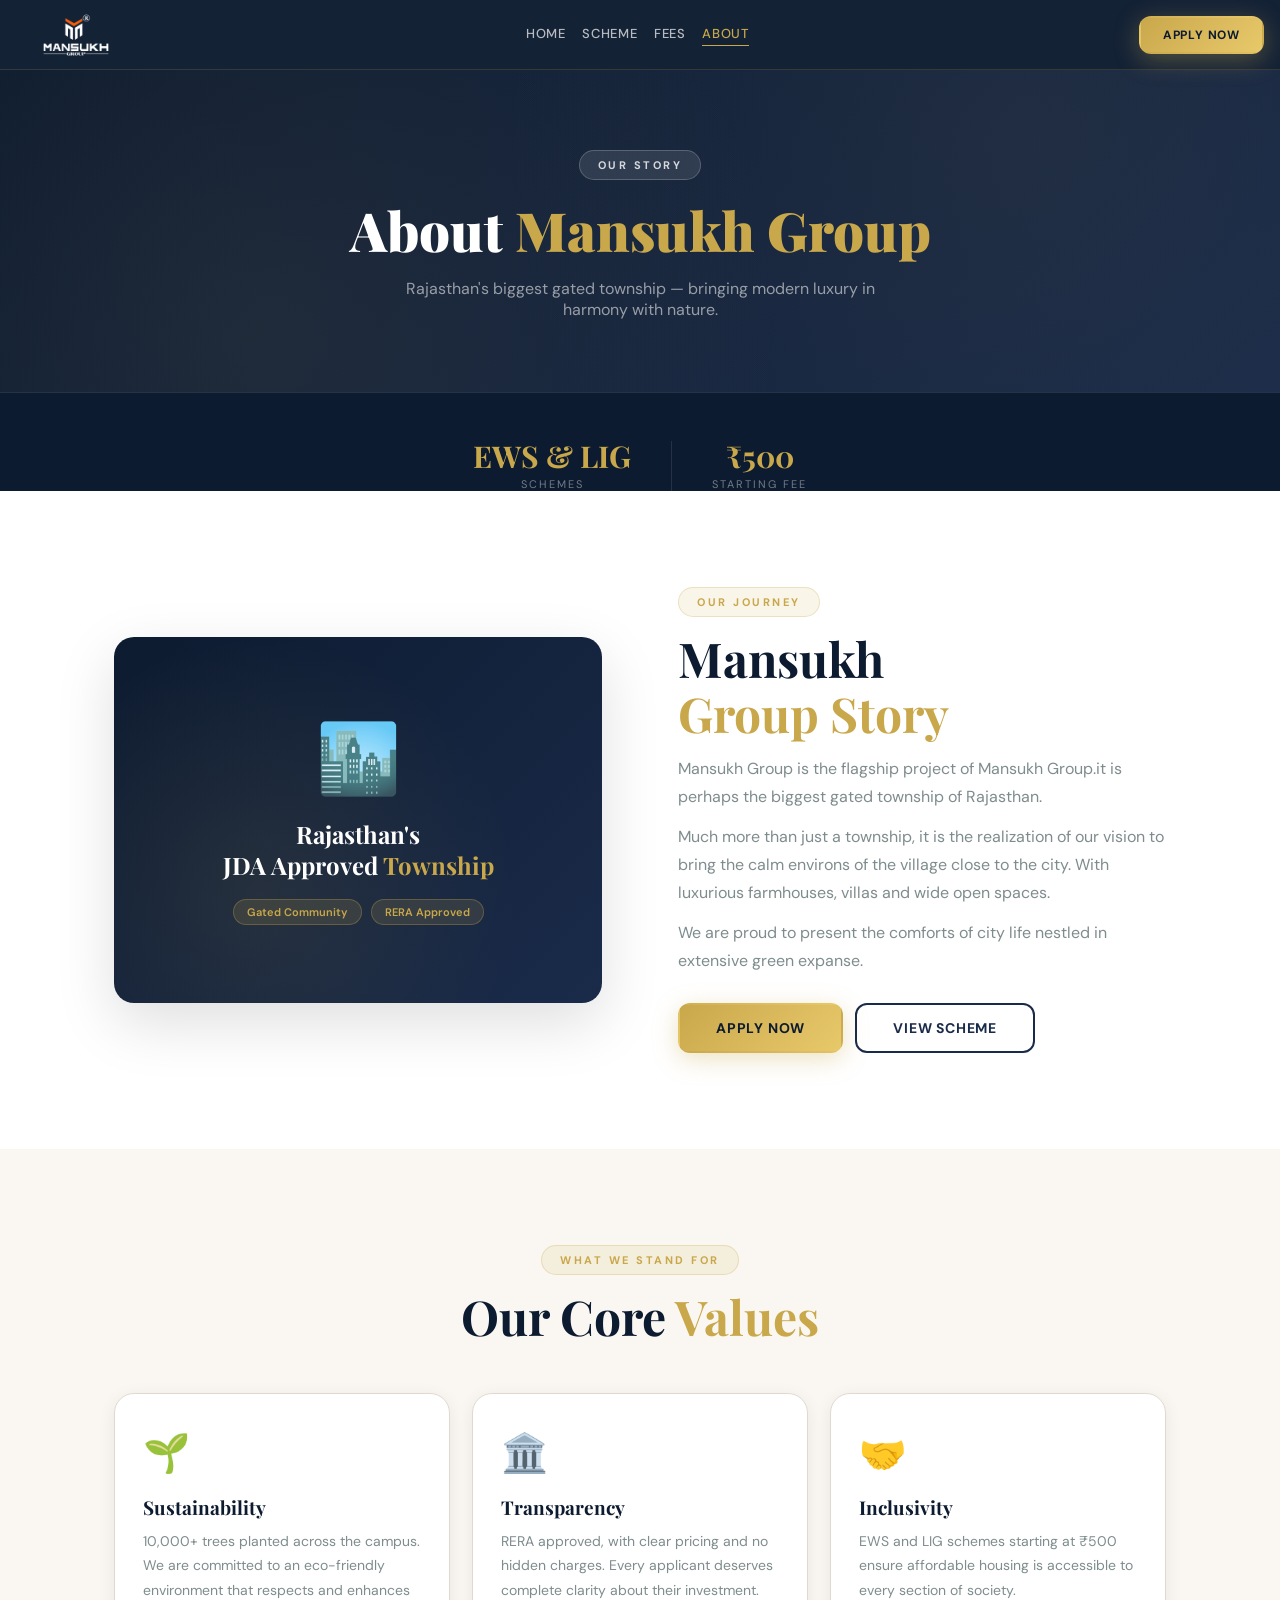
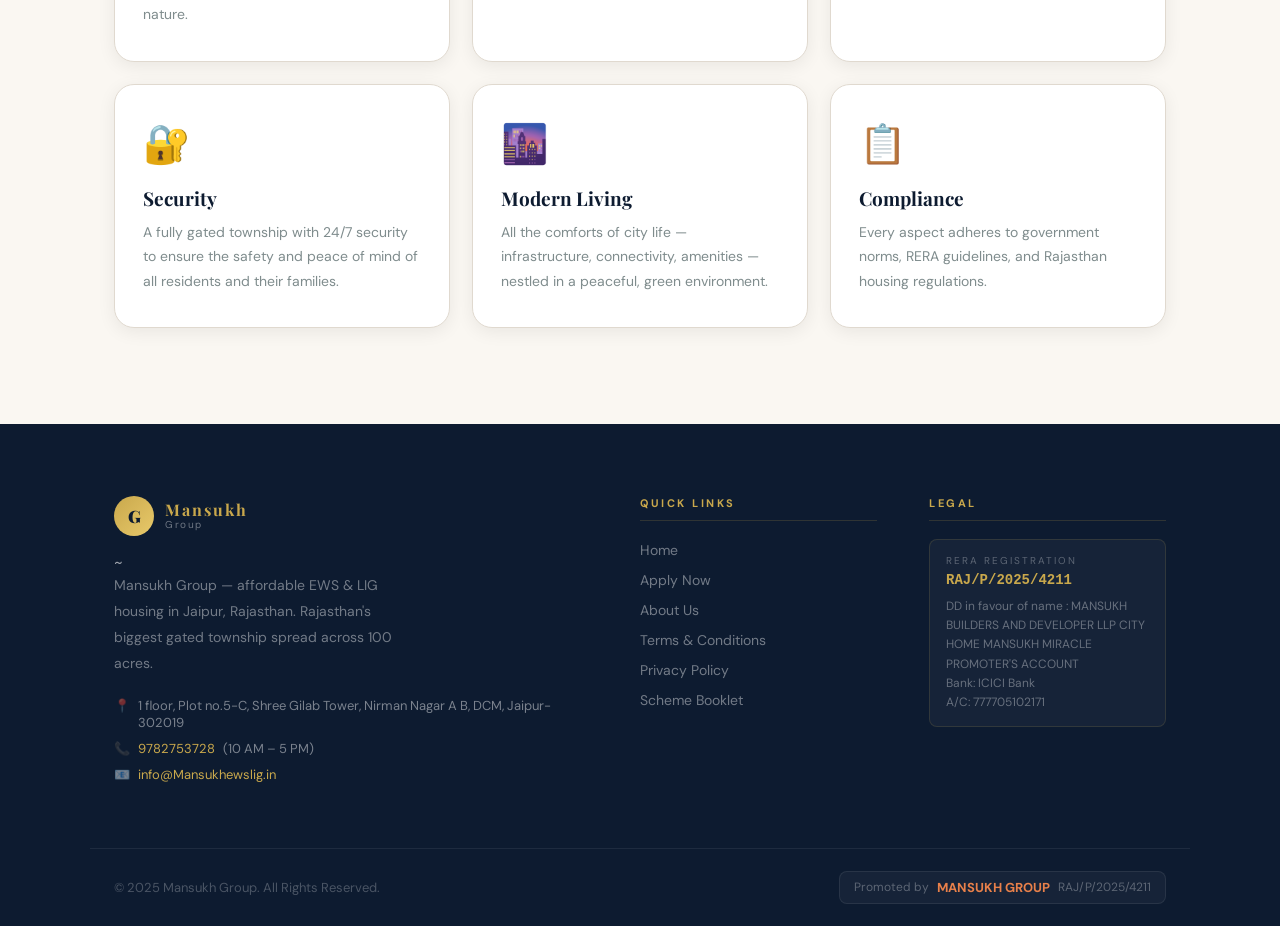
==== commit 803afdbb: "Refactor section-sub paragraphs for clarity Removed redundant text and improved readability." ====
--- a/about.html
+++ b/about.html
@@ -66,9 +66,9 @@
       <div class="reveal-r">
         <div class="section-tag">Our Journey</div>
         <h2 class="section-title">Mansukh<br><span>Group Story</span></h2>
-        <p class="section-sub">Mansukh Group is the flagship project of Mansukh Group. Spread across 100 acres, it is perhaps the biggest gated township of Rajasthan.</p>
+        <p class="section-sub">Mansukh Group is the flagship project of Mansukh Group.it is perhaps the biggest gated township of Rajasthan.</p>
         <p class="section-sub" style="margin-top:12px;">Much more than just a township, it is the realization of our vision to bring the calm environs of the village close to the city. With luxurious farmhouses, villas and wide open spaces.</p>
-        <p class="section-sub" style="margin-top:12px;">We are proud to present the comforts of city life nestled in extensive green expanse. We have already planted more than 10,000 trees and this is just the beginning. It is a stone's throw away from the city centre yet in a cocoon of its own.</p>
+        <p class="section-sub" style="margin-top:12px;">We are proud to present the comforts of city life nestled in extensive green expanse. </p>
         <div style="margin-top:28px;display:flex;gap:12px;flex-wrap:wrap;">
           <a href="apply.html" class="btn btn-gold">Apply Now</a>
           <a href="index.html#scheme" class="btn btn-outline-navy">View Scheme</a>
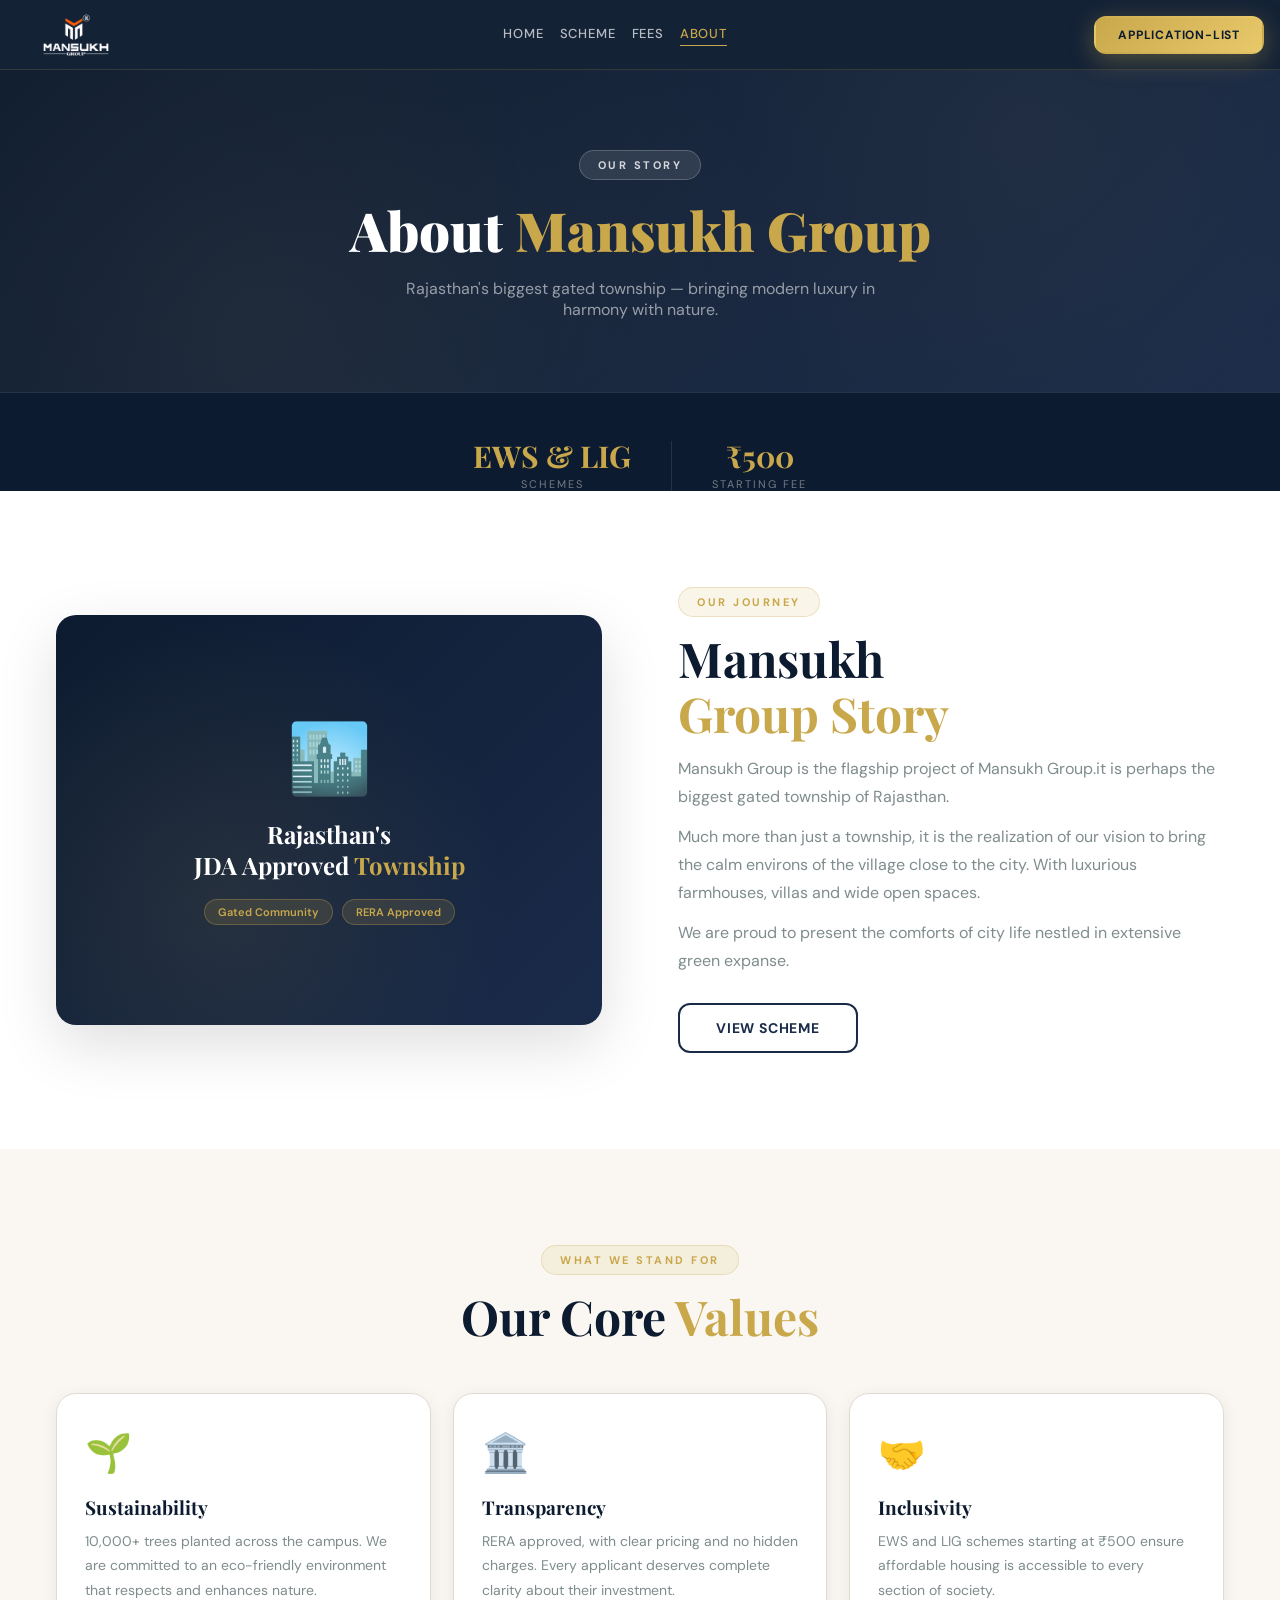
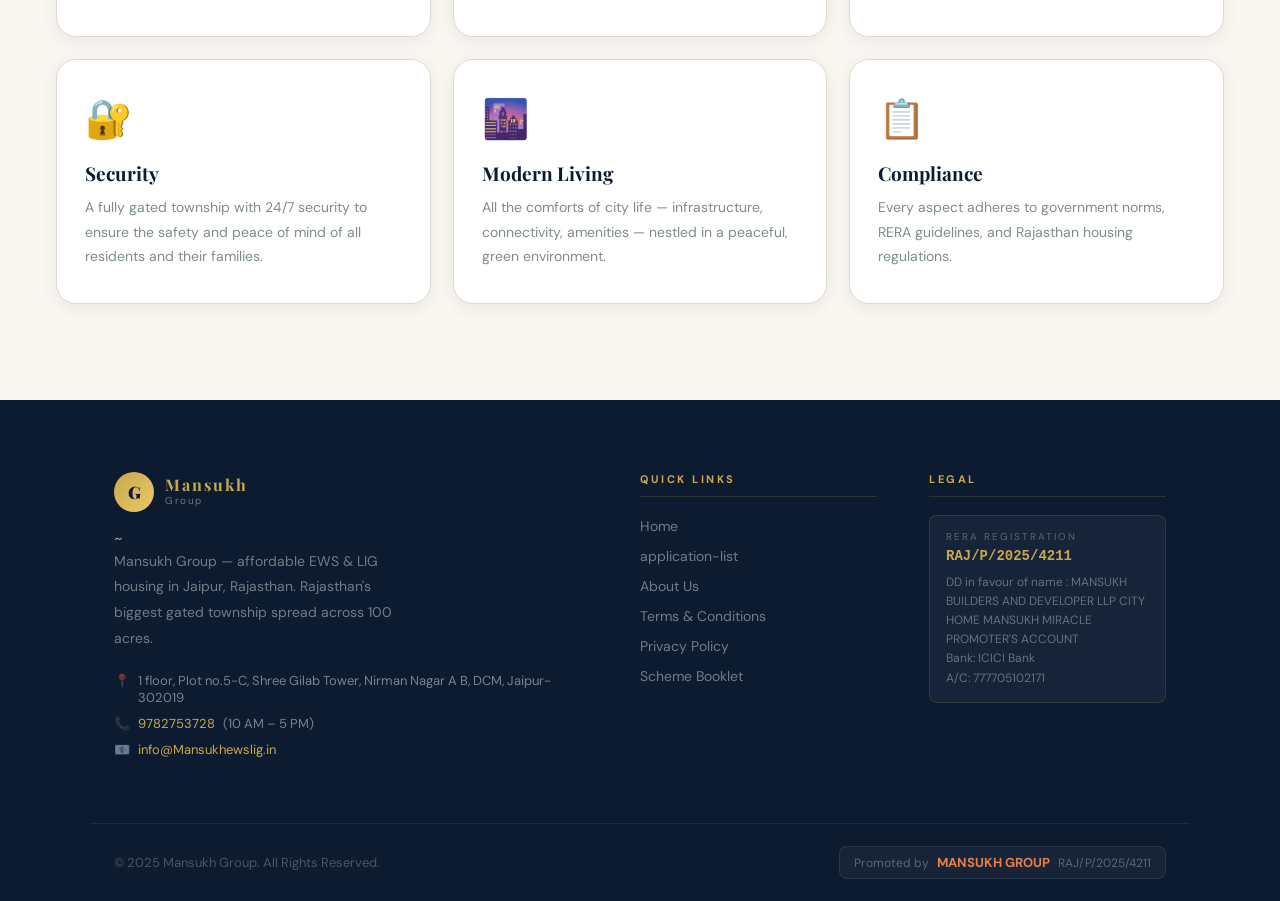
==== commit 16d86a88: "final update apply page" ====
--- a/about.html
+++ b/about.html
@@ -20,7 +20,7 @@
     <a href="about.html" class="active">About</a>
   </div>
   <div style="display:flex;align-items:center;gap:12px;">
-    <a href="apply.html" class="btn btn-gold btn-sm">Apply Now</a>
+    <a href="application-list.html" class="btn btn-gold btn-sm">application-list</a>
     <button class="nav-hamburger" id="navHamburger"><span></span><span></span><span></span></button>
   </div>
 </nav>
@@ -30,7 +30,7 @@
   <a href="about.html" class="active">About</a>
   <a href="terms.html">Terms</a>
   <a href="privacy.html">Privacy Policy</a>
-  <a href="apply.html" class="drawer-cta">Apply Now →</a>
+  <a href="application-list.html" class="drawer-cta">application-list →</a>
 </div>
 
 <!-- PAGE HERO -->
@@ -70,7 +70,7 @@
         <p class="section-sub" style="margin-top:12px;">Much more than just a township, it is the realization of our vision to bring the calm environs of the village close to the city. With luxurious farmhouses, villas and wide open spaces.</p>
         <p class="section-sub" style="margin-top:12px;">We are proud to present the comforts of city life nestled in extensive green expanse. </p>
         <div style="margin-top:28px;display:flex;gap:12px;flex-wrap:wrap;">
-          <a href="apply.html" class="btn btn-gold">Apply Now</a>
+          <!-- <a href="apply.html" class="btn btn-gold">Apply Now</a> -->
           <a href="index.html#scheme" class="btn btn-outline-navy">View Scheme</a>
         </div>
       </div>
@@ -141,7 +141,7 @@
       <div class="footer-col-title">Quick Links</div>
       <ul>
         <li><a href="index.html">Home</a></li>
-        <li><a href="apply.html">Apply Now</a></li>
+        <li><a href="application-list.html">application-list</a></li>
         <li><a href="about.html">About Us</a></li>
         <li><a href="terms.html">Terms &amp; Conditions</a></li>
         <li><a href="privacy.html">Privacy Policy</a></li>
--- a/css/style.css
+++ b/css/style.css
@@ -638,3 +638,183 @@
   .wa-card { flex-direction:column; }
   .toast { bottom:16px; right:16px; left:16px; max-width:unset; }
 }
+
+
+
+
+
+.app-list-page{
+  padding:120px 0 60px;
+  background:#f7f8fa;
+  min-height:100vh;
+}
+
+.container{
+  width:95%;
+  max-width:1400px;
+  margin:auto;
+}
+
+.page-header{
+  text-align:center;
+  margin-bottom:30px;
+}
+
+.page-header h1{
+  color:#081B3A;
+  font-size:36px;
+}
+
+.page-header p{
+  color:#666;
+}
+
+.search-card{
+  display:flex;
+  gap:15px;
+  margin-bottom:25px;
+  flex-wrap:wrap;
+}
+
+.search-card select,
+.search-card input{
+  flex:1;
+  min-width:250px;
+  height:55px;
+  border:1px solid #ddd;
+  border-radius:8px;
+  padding:0 15px;
+  font-size:15px;
+}
+
+.search-card button{
+  background:#C9A84C;
+  color:#fff;
+  border:none;
+  border-radius:8px;
+  padding:0 30px;
+  cursor:pointer;
+  font-weight:600;
+}
+
+.category-bar{
+  background:#081B3A;
+  color:#fff;
+  padding:18px 25px;
+  display:flex;
+  justify-content:space-between;
+  align-items:center;
+  border-radius:8px;
+  margin-bottom:20px;
+}
+
+.table-wrapper{
+  overflow:auto;
+  background:#fff;
+  border-radius:12px;
+  box-shadow:0 5px 25px rgba(0,0,0,.08);
+}
+
+table{
+  width:100%;
+  border-collapse:collapse;
+}
+
+thead{
+  background:#081B3A;
+  color:#fff;
+}
+
+th,td{
+  padding:16px;
+  border:1px solid #eee;
+  text-align:center;
+}
+
+.customer-details{
+  line-height:1.8;
+}
+
+.status-approved{
+  background:#1e8e3e;
+  color:#fff;
+  padding:8px 16px;
+  border-radius:6px;
+}
+
+.status-rejected{
+  background:#dc3545;
+  color:#fff;
+  padding:8px 16px;
+  border-radius:6px;
+}
+
+.status-pending{
+  background:#ff9800;
+  color:#fff;
+  padding:8px 16px;
+  border-radius:6px;
+}
+
+@media(max-width:768px){
+
+  .search-card{
+      flex-direction:column;
+  }
+
+  .search-card select,
+  .search-card input,
+  .search-card button{
+      width:100%;
+  }
+
+  .category-bar{
+      flex-direction:column;
+      gap:10px;
+  }
+
+}
+
+
+.approve{
+  background:#28a745;
+  color:#fff;
+  padding:8px 15px;
+  border-radius:4px;
+}
+
+.reject{
+  background:#dc3545;
+  color:#fff;
+  padding:8px 15px;
+  border-radius:4px;
+}
+
+
+.loader-container{
+  text-align:center;
+  padding:50px 20px;
+}
+
+.loader{
+  width:50px;
+  height:50px;
+  border:5px solid #e5e5e5;
+  border-top:5px solid #d4af37;
+  border-radius:50%;
+  animation:spin 1s linear infinite;
+  margin:0 auto 15px;
+}
+
+@keyframes spin{
+  0%{
+      transform:rotate(0deg);
+  }
+  100%{
+      transform:rotate(360deg);
+  }
+}
+
+.hide-loader{
+  display:none;
+}
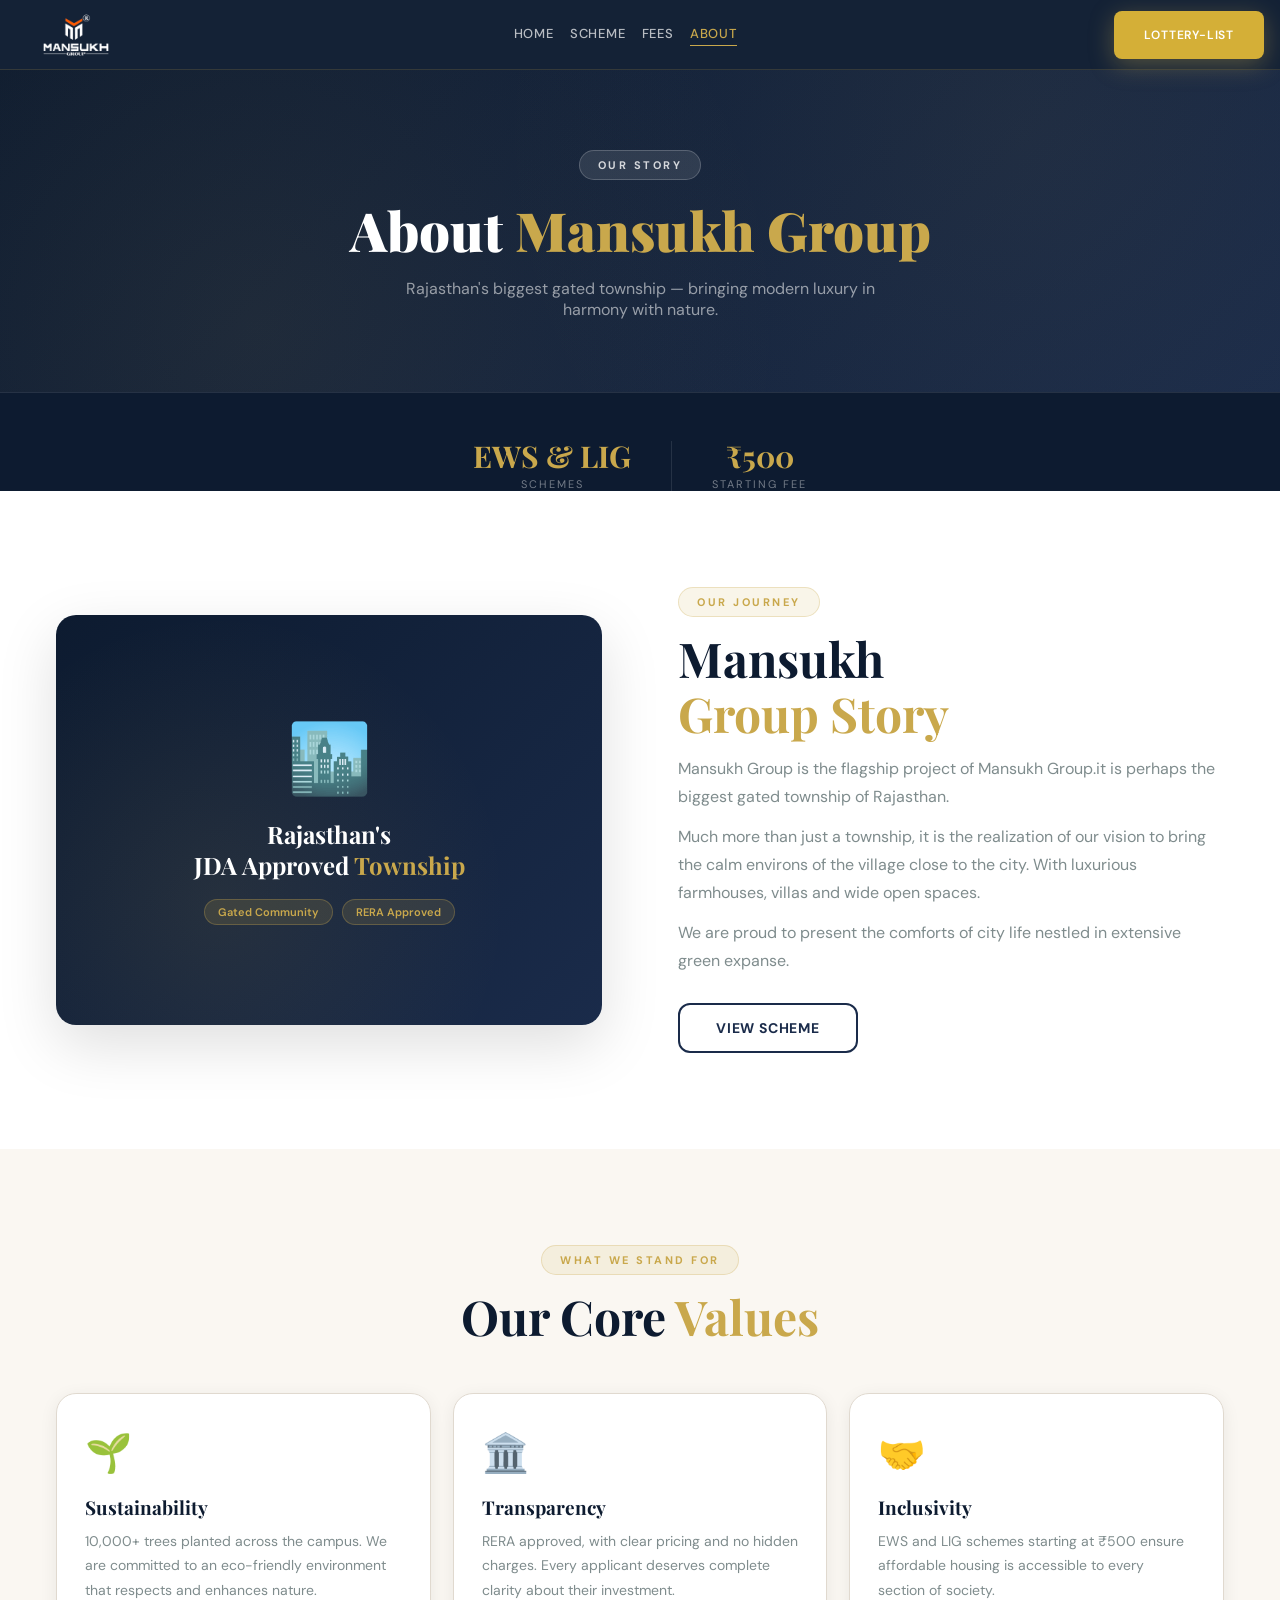
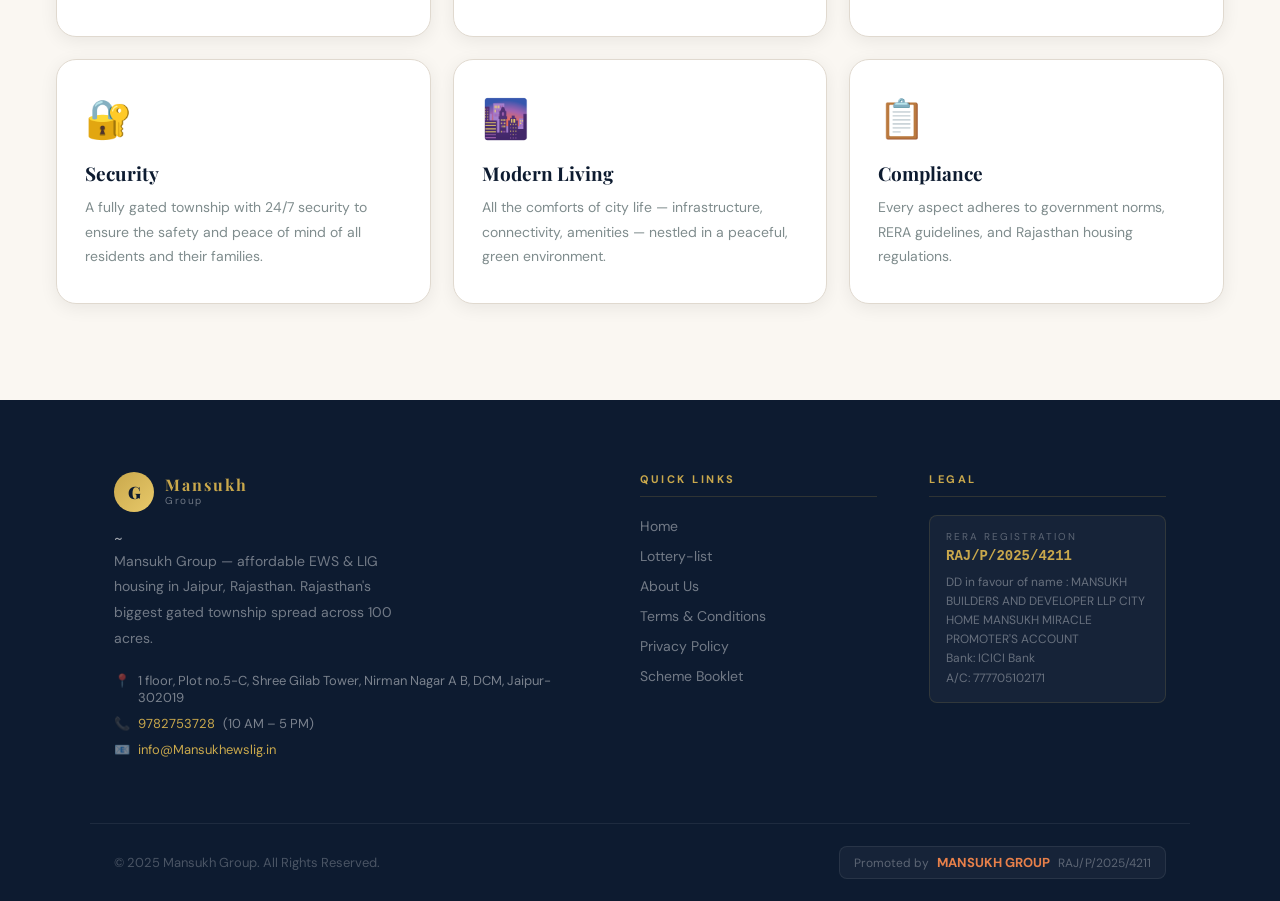
==== commit 0ba10213: "add result file" ====
--- a/about.html
+++ b/about.html
@@ -20,7 +20,7 @@
     <a href="about.html" class="active">About</a>
   </div>
   <div style="display:flex;align-items:center;gap:12px;">
-    <a href="application-list.html" class="btn btn-gold btn-sm">application-list</a>
+    <a href="application-list.html" class="btn btn-gold btn-sm">Lottery-list</a>
     <button class="nav-hamburger" id="navHamburger"><span></span><span></span><span></span></button>
   </div>
 </nav>
@@ -141,7 +141,7 @@
       <div class="footer-col-title">Quick Links</div>
       <ul>
         <li><a href="index.html">Home</a></li>
-        <li><a href="application-list.html">application-list</a></li>
+        <li><a href="application-list.html">Lottery-list</a></li>
         <li><a href="about.html">About Us</a></li>
         <li><a href="terms.html">Terms &amp; Conditions</a></li>
         <li><a href="privacy.html">Privacy Policy</a></li>
--- a/css/style.css
+++ b/css/style.css
@@ -817,4 +817,391 @@
 
 .hide-loader{
   display:none;
+}
+
+
+
+
+/* ===== Lottery Popup ===== */
+
+.popup-overlay{
+  position:fixed;
+  inset:0;
+  background:rgba(0,0,0,0.75);
+  display:flex;
+  align-items:center;
+  justify-content:center;
+  z-index:99999;
+  animation:fadeIn .3s ease;
+}
+
+.popup-box{
+  width:90%;
+  max-width:650px;
+  background:#ffffff;
+  border-radius:20px;
+  overflow:hidden;
+  box-shadow:0 20px 60px rgba(0,0,0,.25);
+  animation:popupScale .4s ease;
+  position:relative;
+}
+
+.popup-header{
+  background:linear-gradient(
+      135deg,
+      #041c4a,
+      #0d2f72
+  );
+  color:#fff;
+  text-align:center;
+  padding:25px;
+}
+
+.popup-icon{
+  font-size:45px;
+  margin-bottom:10px;
+}
+
+.popup-header h2{
+  margin:0;
+  font-size:30px;
+  font-weight:700;
+}
+
+.popup-body{
+  padding:30px;
+  color:#333;
+  font-size:18px;
+  line-height:1.9;
+  text-align:center;
+}
+
+.popup-body strong{
+  color:#041c4a;
+}
+
+.popup-footer{
+  padding:0 30px 30px;
+  text-align:center;
+}
+
+.popup-btn{
+  background:#d4af37;
+  color:#fff;
+  border:none;
+  padding:14px 35px;
+  border-radius:8px;
+  font-size:16px;
+  font-weight:600;
+  cursor:pointer;
+  transition:.3s;
+}
+
+.popup-btn:hover{
+  background:#be9821;
+}
+
+.popup-close{
+  position:absolute;
+  right:15px;
+  top:12px;
+  border:none;
+  background:none;
+  color:#fff;
+  font-size:34px;
+  cursor:pointer;
+}
+
+@keyframes popupScale{
+  from{
+      transform:scale(.8);
+      opacity:0;
+  }
+  to{
+      transform:scale(1);
+      opacity:1;
+  }
+}
+
+@keyframes fadeIn{
+  from{
+      opacity:0;
+  }
+  to{
+      opacity:1;
+  }
+}
+
+@media(max-width:768px){
+
+  .popup-body{
+      font-size:16px;
+      padding:20px;
+  }
+
+  .popup-header h2{
+      font-size:24px;
+  }
+
+}
+
+/* result page  */
+
+/* ===========================
+   LOTTERY RESULT PAGE
+=========================== */
+
+.app-list-page {
+  padding: 80px 0;
+  background: #f5f7fb;
+  min-height: 100vh;
+}
+
+.app-list-page .container {
+  width: 95%;
+  max-width: 1300px;
+  margin: auto;
+}
+
+.page-header {
+  text-align: center;
+  margin-bottom: 35px;
+}
+
+.page-header h1 {
+  font-size: 42px;
+  color: #0a1f44;
+  font-weight: 700;
+  margin-bottom: 10px;
+}
+
+.page-header p {
+  color: #666;
+  font-size: 17px;
+}
+
+/* ===========================
+ PDF BUTTON
+=========================== */
+
+.btn-gold {
+  background: #d4af37;
+  color: #fff;
+  padding: 14px 28px;
+  border-radius: 8px;
+  text-decoration: none;
+  font-weight: 600;
+  display: inline-block;
+  transition: .3s;
+}
+
+.btn-gold:hover {
+  background: #b8952f;
+  transform: translateY(-2px);
+}
+
+/* ===========================
+ SEARCH CARD
+=========================== */
+
+.search-card {
+  display: flex;
+  gap: 15px;
+  margin-bottom: 25px;
+  flex-wrap: wrap;
+}
+
+.search-card input {
+  flex: 1;
+  min-width: 280px;
+  height: 58px;
+  border: 1px solid #ddd;
+  border-radius: 10px;
+  padding: 0 20px;
+  font-size: 16px;
+  outline: none;
+}
+
+.search-card input:focus {
+  border-color: #d4af37;
+}
+
+.search-card button {
+  min-width: 180px;
+  border: none;
+  background: #d4af37;
+  color: #fff;
+  font-size: 16px;
+  font-weight: 600;
+  border-radius: 10px;
+  cursor: pointer;
+  transition: .3s;
+}
+
+.search-card button:hover {
+  background: #b8952f;
+}
+
+/* ===========================
+ RESULT BAR
+=========================== */
+
+.category-bar {
+  background: #071d49;
+  color: #fff;
+  padding: 18px 25px;
+  border-radius: 10px;
+  margin-bottom: 25px;
+
+  display: flex;
+  justify-content: space-between;
+  align-items: center;
+}
+
+.category-bar span {
+  font-size: 18px;
+  font-weight: 600;
+}
+
+/* ===========================
+ TABLE
+=========================== */
+
+.table-wrapper {
+  background: #fff;
+  border-radius: 15px;
+  overflow-x: auto;
+  box-shadow: 0 5px 25px rgba(0,0,0,0.08);
+}
+
+.table-wrapper table {
+  width: 100%;
+  border-collapse: collapse;
+}
+
+.table-wrapper thead {
+  background: linear-gradient(
+      90deg,
+      #071d49,
+      #1f3361
+  );
+}
+
+.table-wrapper th {
+  color: #fff;
+  padding: 18px;
+  text-align: center;
+  font-size: 14px;
+  letter-spacing: 1px;
+}
+
+.table-wrapper td {
+  padding: 18px;
+  text-align: center;
+  border-bottom: 1px solid #eee;
+  color: #444;
+}
+
+.table-wrapper tr:hover {
+  background: #fafafa;
+}
+
+/* ===========================
+ STATUS BADGE
+=========================== */
+
+.approve {
+  background: #1db954;
+  color: #fff;
+  padding: 8px 16px;
+  border-radius: 30px;
+  font-size: 14px;
+  font-weight: 600;
+}
+
+.reject {
+  background: #e53935;
+  color: #fff;
+  padding: 8px 16px;
+  border-radius: 30px;
+  font-size: 14px;
+  font-weight: 600;
+}
+
+/* ===========================
+ LOADER
+=========================== */
+
+.loader-container {
+  display: none;
+  flex-direction: column;
+  align-items: center;
+  justify-content: center;
+  padding: 40px;
+}
+
+.loader {
+  width: 55px;
+  height: 55px;
+  border: 5px solid #ddd;
+  border-top: 5px solid #d4af37;
+  border-radius: 50%;
+  animation: spin 1s linear infinite;
+}
+
+.loader-container p {
+  margin-top: 15px;
+  color: #555;
+  font-weight: 500;
+}
+
+@keyframes spin {
+  100% {
+      transform: rotate(360deg);
+  }
+}
+
+/* ===========================
+ NO RECORD
+=========================== */
+
+.no-record {
+  padding: 40px;
+  text-align: center;
+  color: #888;
+  font-size: 18px;
+}
+
+/* ===========================
+ MOBILE
+=========================== */
+
+@media(max-width:768px){
+
+  .page-header h1{
+      font-size:32px;
+  }
+
+  .search-card{
+      flex-direction:column;
+  }
+
+  .search-card input,
+  .search-card button{
+      width:100%;
+  }
+
+  .category-bar{
+      flex-direction:column;
+      gap:10px;
+      text-align:center;
+  }
+
+  .table-wrapper{
+      overflow-x:auto;
+  }
+
+  .table-wrapper table{
+      min-width:700px;
+  }
 }
